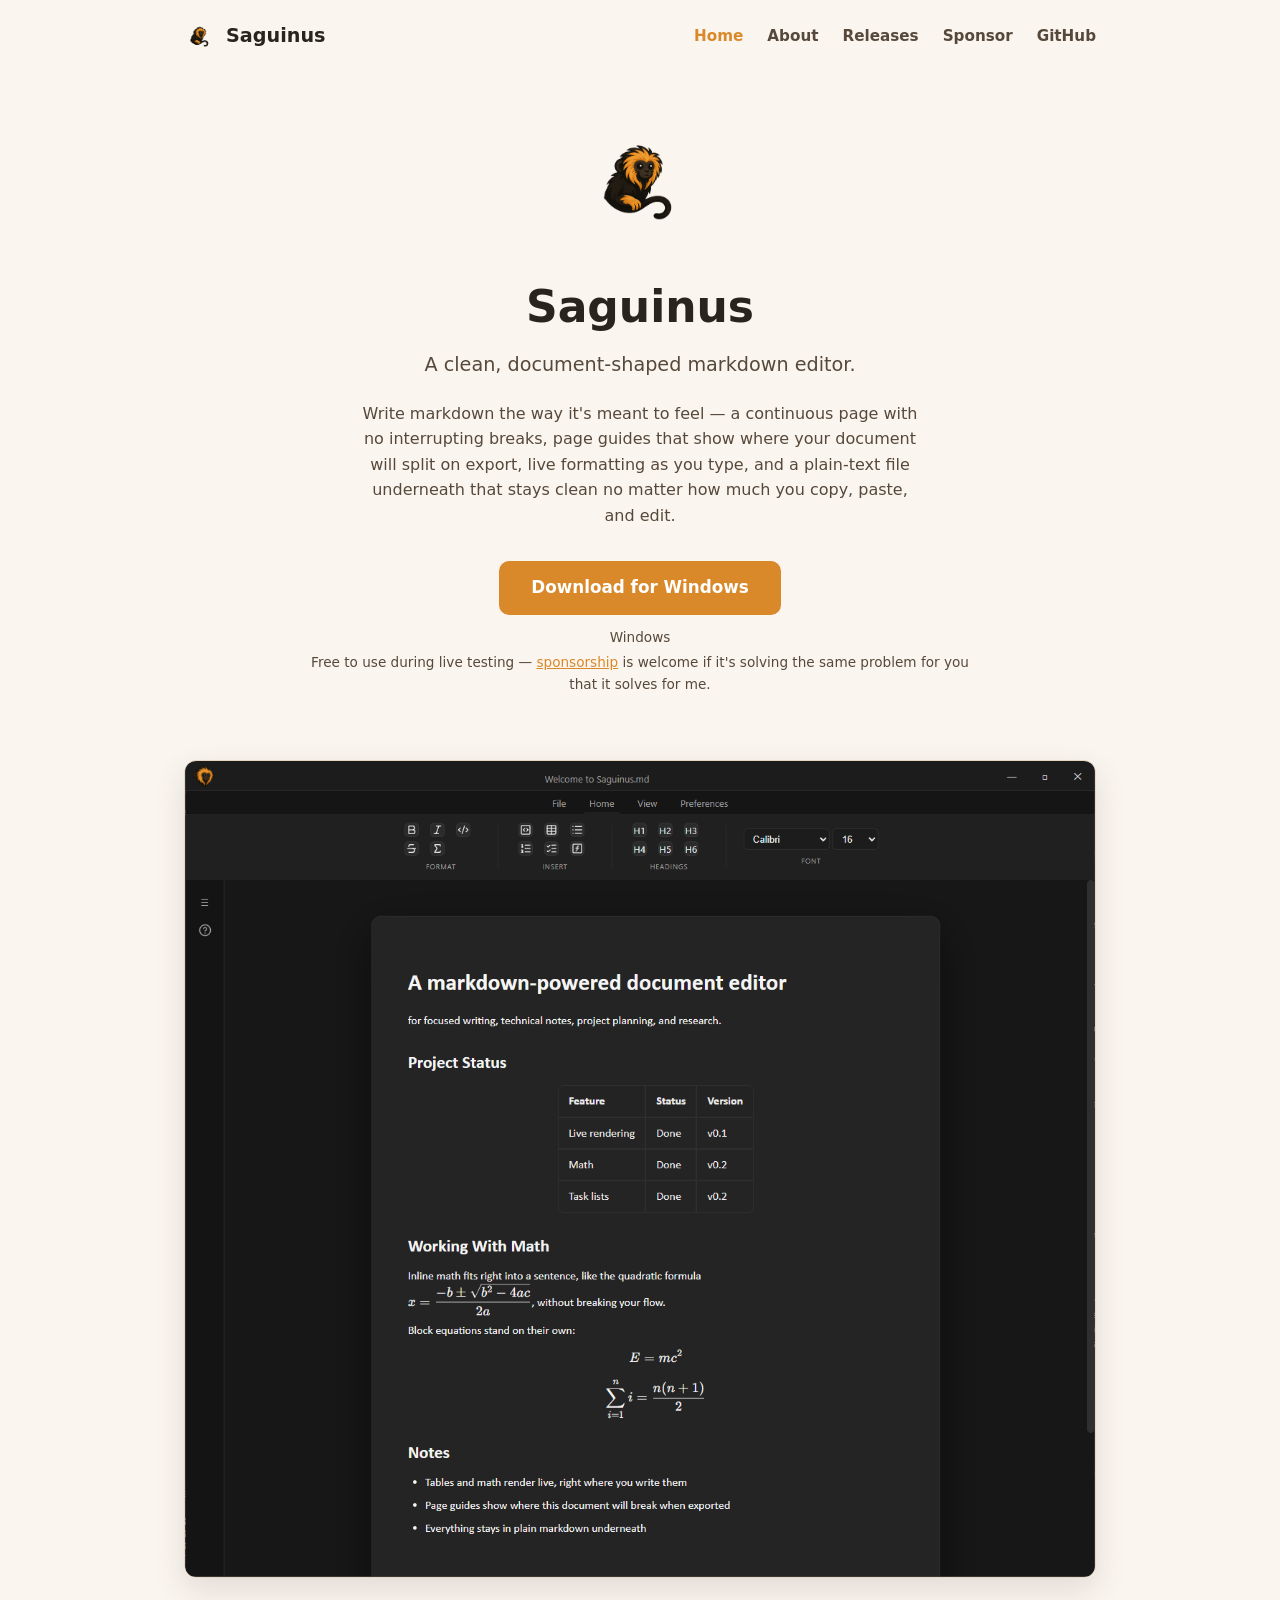
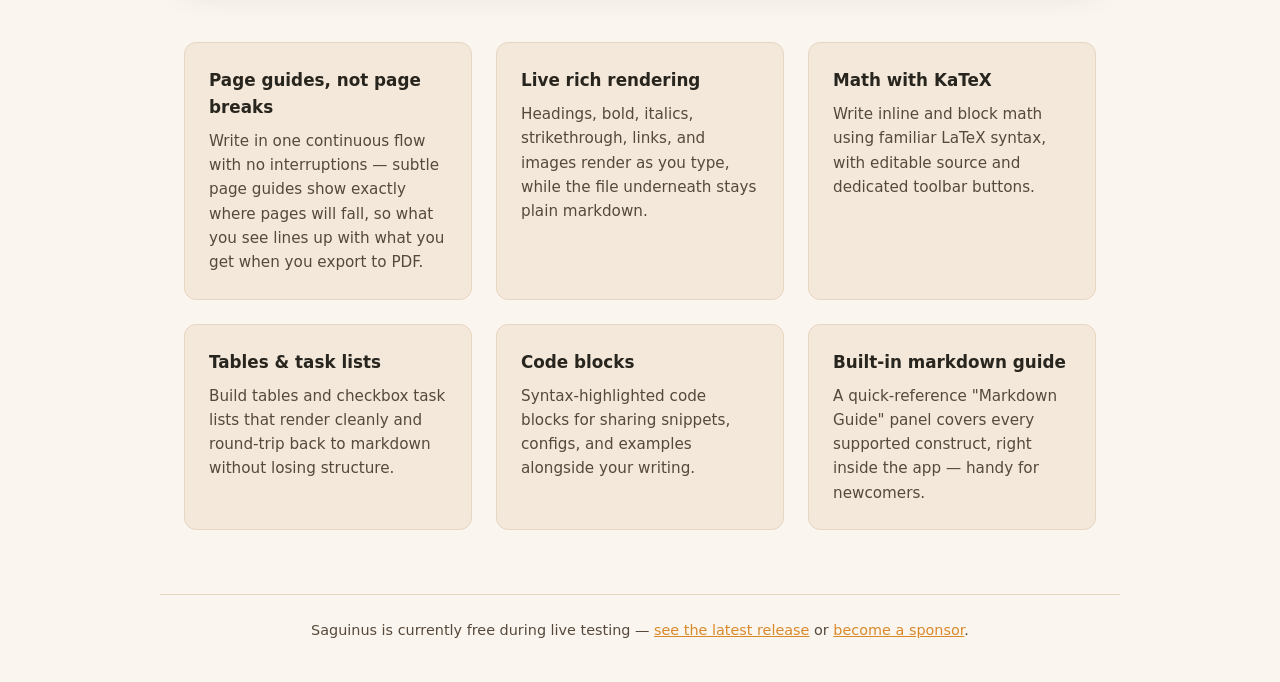
==== index.html @ 8fc89f81 "Add Sponsor and Releases pages, reframe donations as sponsorship Adds sponsor.html (current goal, ti" ====
<!doctype html>
<html lang="en">
  <head>
    <meta charset="UTF-8" />
    <meta name="viewport" content="width=device-width, initial-scale=1.0" />
    <title>Saguinus — A document-shaped markdown editor</title>
    <meta
      name="description"
      content="Saguinus is a document-shaped markdown editor for Windows with live rendering, math, tables, task lists, and clean markdown round-tripping."
    />
    <link rel="icon" href="assets/saguinus.png" type="image/png" />
    <link rel="stylesheet" href="style.css" />
  </head>
  <body>
    <header class="site-header">
      <a class="logo-link" href="index.html">
        <img src="assets/saguinus.png" alt="" />
        Saguinus
      </a>
      <nav class="site-nav">
        <a href="index.html" class="active">Home</a>
        <a href="about.html">About</a>
        <a href="releases.html">Releases</a>
        <a href="sponsor.html">Sponsor</a>
        <a href="https://github.com/m-mils/Saguinus" target="_blank" rel="noopener">GitHub</a>
      </nav>
    </header>

    <main>
      <section class="hero">
        <img src="assets/saguinus.png" alt="Saguinus logo" />
        <h1>Saguinus</h1>
        <p class="tagline">A clean, document-shaped markdown editor.</p>
        <p class="hero-desc">
          Write markdown the way it's meant to feel — a continuous page with
          no interrupting breaks, page guides that show where your document
          will split on export, live formatting as you type, and a plain-text
          file underneath that stays clean no matter how much you copy, paste,
          and edit.
        </p>
        <a
          id="download-btn"
          class="download-btn"
          href="https://github.com/m-mils/Saguinus/releases/latest"
        >
          Download for Windows
        </a>
        <p class="hero-meta" id="download-meta">Windows</p>
        <p class="hero-note">
          Free to use during live testing —
          <a href="sponsor.html">sponsorship</a> is welcome if it's solving
          the same problem for you that it solves for me.
        </p>
      </section>

      <section class="screenshot">
        <img
          src="assets/Welcome to Saguinus.png"
          alt="Saguinus editor showing a document with a table and live-rendered KaTeX math"
          width="1269"
          height="1138"
          loading="lazy"
        />
      </section>

      <section class="features">
        <div class="feature">
          <h3>Page guides, not page breaks</h3>
          <p>
            Write in one continuous flow with no interruptions — subtle page
            guides show exactly where pages will fall, so what you see lines
            up with what you get when you export to PDF.
          </p>
        </div>
        <div class="feature">
          <h3>Live rich rendering</h3>
          <p>
            Headings, bold, italics, strikethrough, links, and images render
            as you type, while the file underneath stays plain markdown.
          </p>
        </div>
        <div class="feature">
          <h3>Math with KaTeX</h3>
          <p>
            Write inline and block math using familiar LaTeX syntax, with
            editable source and dedicated toolbar buttons.
          </p>
        </div>
        <div class="feature">
          <h3>Tables &amp; task lists</h3>
          <p>
            Build tables and checkbox task lists that render cleanly and
            round-trip back to markdown without losing structure.
          </p>
        </div>
        <div class="feature">
          <h3>Code blocks</h3>
          <p>
            Syntax-highlighted code blocks for sharing snippets, configs, and
            examples alongside your writing.
          </p>
        </div>
        <div class="feature">
          <h3>Built-in markdown guide</h3>
          <p>
            A quick-reference "Markdown Guide" panel covers every supported
            construct, right inside the app — handy for newcomers.
          </p>
        </div>
      </section>
    </main>

    <footer class="site-footer">
      <p>
        Saguinus is currently free during live testing —
        <a href="releases.html">see the latest release</a> or
        <a href="sponsor.html">become a sponsor</a>.
      </p>
    </footer>

    <script src="download.js"></script>
  </body>
</html>
---- style.css ----
* {
  box-sizing: border-box;
  margin: 0;
  padding: 0;
}

:root {
  --bg: #fbf5ef;
  --bg-alt: #f3e8da;
  --text: #28251e;
  --text-secondary: #56493b;
  --accent: #da892a;
  --accent-hover: #c1761f;
  --border: #e6d6c2;
}

html {
  scroll-behavior: smooth;
}

body {
  font-family: system-ui, -apple-system, "Segoe UI", sans-serif;
  background: var(--bg);
  color: var(--text);
  line-height: 1.6;
}

a {
  color: var(--accent);
}

a:hover {
  color: var(--accent-hover);
}

/* ---------------------------------- */
/* HEADER */
/* ---------------------------------- */

.site-header {
  display: flex;
  align-items: center;
  justify-content: space-between;
  flex-wrap: wrap;
  gap: 12px;

  max-width: 960px;
  margin: 0 auto;
  padding: 20px 24px;
}

.logo-link {
  display: flex;
  align-items: center;
  gap: 10px;

  font-weight: 700;
  font-size: 1.2rem;
  color: var(--text);
  text-decoration: none;
}

.logo-link img {
  width: 32px;
  height: 32px;
  border-radius: 6px;
}

.site-nav {
  display: flex;
  gap: 24px;
}

.site-nav a {
  color: var(--text-secondary);
  text-decoration: none;
  font-weight: 600;
  font-size: 0.95rem;
}

.site-nav a:hover,
.site-nav a.active {
  color: var(--accent);
}

/* ---------------------------------- */
/* HERO */
/* ---------------------------------- */

.hero {
  max-width: 720px;
  margin: 0 auto;
  padding: 48px 24px 64px;
  text-align: center;
}

.hero img {
  width: 120px;
  height: 120px;
  border-radius: 20px;
  margin-bottom: 24px;
}

.hero h1 {
  font-size: 2.75rem;
  margin-bottom: 8px;
}

.hero .tagline {
  font-size: 1.2rem;
  color: var(--text-secondary);
  margin-bottom: 20px;
}

.hero .hero-desc {
  max-width: 560px;
  margin: 0 auto 32px;
  color: var(--text-secondary);
}

.download-btn {
  display: inline-block;
  padding: 0.85rem 2rem;
  background: var(--accent);
  color: #fff;
  text-decoration: none;
  border-radius: 10px;
  font-weight: 700;
  font-size: 1.05rem;
  transition: background 0.15s ease;
}

.download-btn:hover {
  background: var(--accent-hover);
  color: #fff;
}

.hero-meta {
  margin-top: 12px;
  font-size: 0.85rem;
  color: var(--text-secondary);
}

.hero-note {
  margin-top: 4px;
  font-size: 0.85rem;
  color: var(--text-secondary);
}

/* ---------------------------------- */
/* SCREENSHOT */
/* ---------------------------------- */

.screenshot {
  max-width: 960px;
  margin: 0 auto;
  padding: 0 24px 64px;
}

.screenshot img {
  display: block;
  width: 100%;
  height: auto;

  border: 1px solid var(--border);
  border-radius: 12px;
  box-shadow: 0 12px 32px rgba(40, 37, 30, 0.12);
}

/* ---------------------------------- */
/* FEATURES */
/* ---------------------------------- */

.features {
  max-width: 960px;
  margin: 0 auto;
  padding: 0 24px 64px;

  display: grid;
  grid-template-columns: repeat(3, 1fr);
  gap: 24px;
}

.feature {
  background: var(--bg-alt);
  border: 1px solid var(--border);
  border-radius: 12px;
  padding: 24px;
}

.feature h3 {
  margin-bottom: 8px;
  font-size: 1.05rem;
}

.feature p {
  color: var(--text-secondary);
  font-size: 0.95rem;
}

@media (max-width: 720px) {
  .features {
    grid-template-columns: 1fr;
  }
}

/* ---------------------------------- */
/* CONTENT PAGES (About, etc.) */
/* ---------------------------------- */

.page-content {
  max-width: 680px;
  margin: 0 auto;
  padding: 24px 24px 80px;
}

.page-content h1 {
  font-size: 2.25rem;
  margin-bottom: 16px;
}

.page-content h2 {
  font-size: 1.4rem;
  margin: 36px 0 12px;
}

.page-content p {
  color: var(--text-secondary);
  margin-bottom: 16px;
}

.page-content ul {
  color: var(--text-secondary);
  margin: 0 0 16px 1.25rem;
}

.page-content li {
  margin-bottom: 6px;
}

/* ---------------------------------- */
/* CARDS (Sponsor / Releases) */
/* ---------------------------------- */

.card {
  background: var(--bg-alt);
  border: 1px solid var(--border);
  border-radius: 12px;
  padding: 24px;
  margin-bottom: 24px;
}

.card h3 {
  margin-bottom: 8px;
  font-size: 1.1rem;
}

.card .price {
  display: block;
  font-weight: 700;
  color: var(--accent);
  margin-bottom: 8px;
}

.card p:last-child {
  margin-bottom: 0;
}

.release-card {
  text-align: center;
}

.release-card h2 {
  margin: 0 0 16px;
}

.release-card .download-btn {
  margin-bottom: 8px;
}

.release-card .hero-meta {
  margin-top: 0;
}

.sponsor-cta {
  text-align: center;
  margin: 32px 0;
}

/* ---------------------------------- */
/* RELEASE NOTES */
/* ---------------------------------- */

.release-notes h1 {
  font-size: 1.6rem;
  margin: 0 0 12px;
}

.release-notes h2 {
  font-size: 1.15rem;
  margin: 24px 0 8px;
}

.release-notes p,
.release-notes li {
  color: var(--text-secondary);
}

.release-notes ul {
  margin: 0 0 12px 1.25rem;
}

.release-notes li {
  margin-bottom: 6px;
}

.release-notes li > ul {
  margin-top: 6px;
}

.release-notes code {
  background: var(--bg-alt);
  border: 1px solid var(--border);
  border-radius: 4px;
  padding: 0.1em 0.35em;
  font-size: 0.9em;
  font-family: ui-monospace, SFMono-Regular, Menlo, Consolas, monospace;
}

.release-notes strong {
  color: var(--text);
}

.sponsors-list {
  color: var(--text-secondary);
}

/* ---------------------------------- */
/* FOOTER */
/* ---------------------------------- */

.site-footer {
  max-width: 960px;
  margin: 0 auto;
  padding: 24px 24px 40px;
  text-align: center;

  color: var(--text-secondary);
  font-size: 0.9rem;
  border-top: 1px solid var(--border);
}
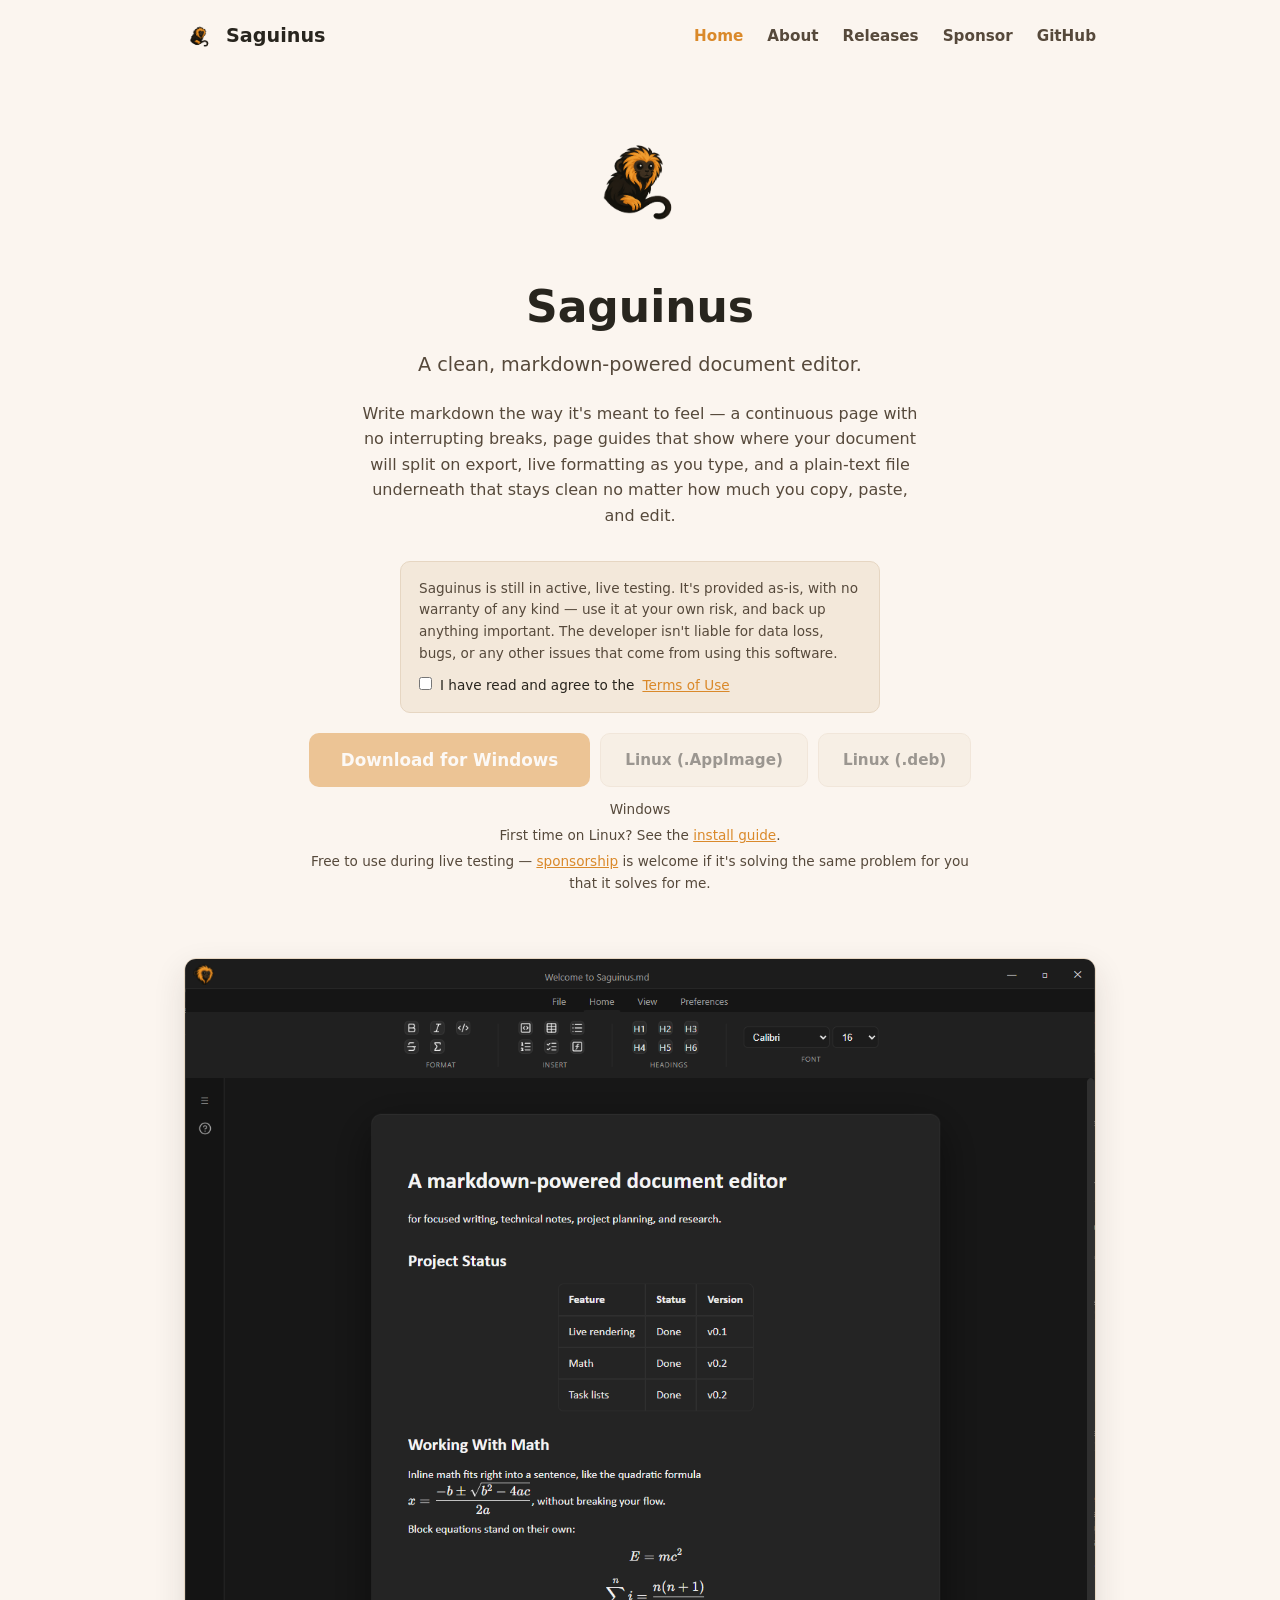
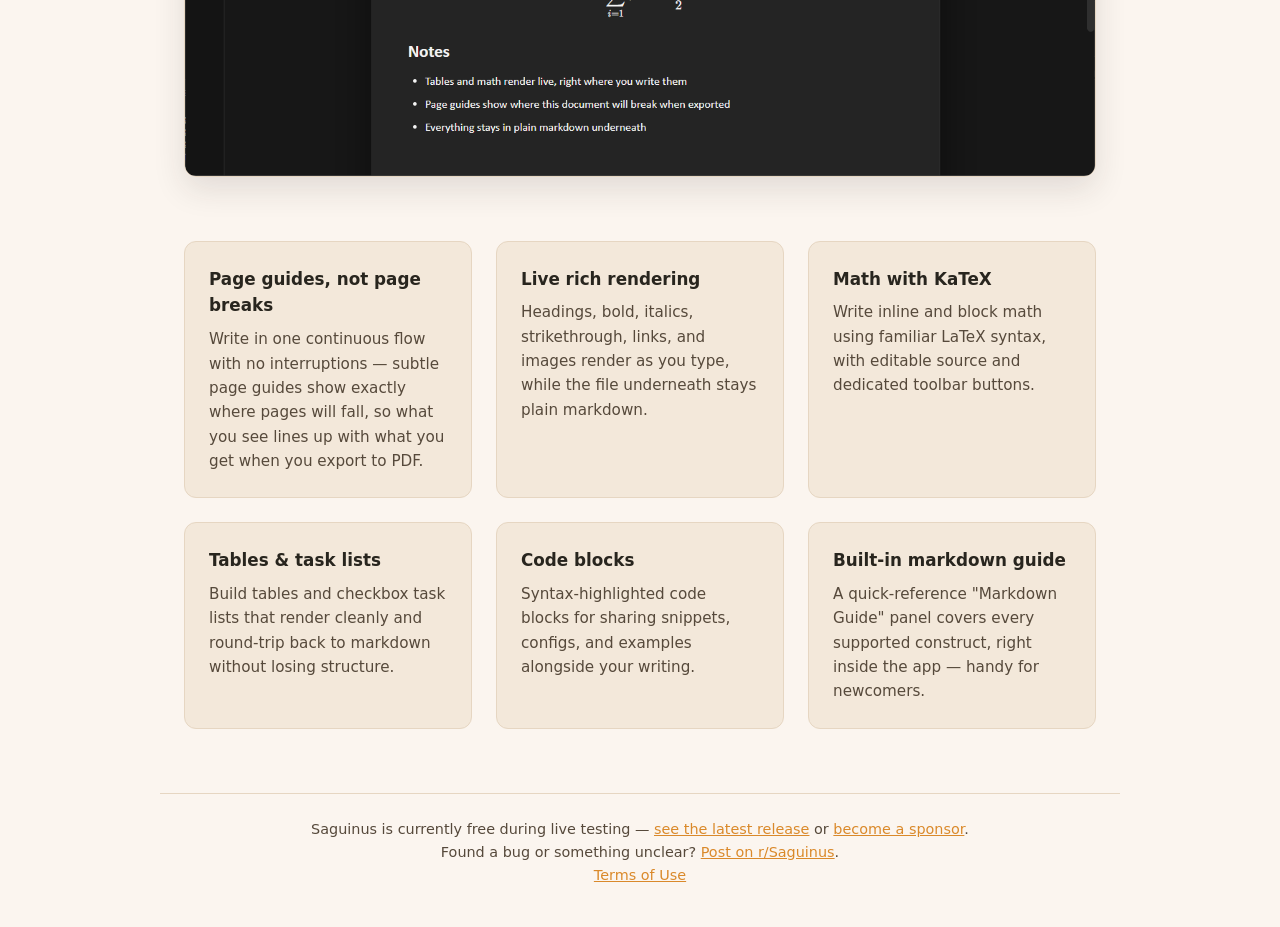
==== commit df81ad51: "Add Linux downloads, disclaimer/Terms of Use gate, and v0.2.4 site refresh Adds .AppImage/.deb downl" ====
--- a/index.html
+++ b/index.html
@@ -3,10 +3,10 @@
   <head>
     <meta charset="UTF-8" />
     <meta name="viewport" content="width=device-width, initial-scale=1.0" />
-    <title>Saguinus — A document-shaped markdown editor</title>
+    <title>Saguinus — A markdown-powered document editor</title>
     <meta
       name="description"
-      content="Saguinus is a document-shaped markdown editor for Windows with live rendering, math, tables, task lists, and clean markdown round-tripping."
+      content="Saguinus is a markdown-powered document editor for Windows and Linux with live rendering, math, tables, task lists, and clean markdown round-tripping."
     />
     <link rel="icon" href="assets/saguinus.png" type="image/png" />
     <link rel="stylesheet" href="style.css" />
@@ -30,7 +30,7 @@
       <section class="hero">
         <img src="assets/saguinus.png" alt="Saguinus logo" />
         <h1>Saguinus</h1>
-        <p class="tagline">A clean, document-shaped markdown editor.</p>
+        <p class="tagline">A clean, markdown-powered document editor.</p>
         <p class="hero-desc">
           Write markdown the way it's meant to feel — a continuous page with
           no interrupting breaks, page guides that show where your document
@@ -38,14 +38,49 @@
           file underneath that stays clean no matter how much you copy, paste,
           and edit.
         </p>
-        <a
-          id="download-btn"
-          class="download-btn"
-          href="https://github.com/m-mils/Saguinus/releases/latest"
-        >
-          Download for Windows
-        </a>
+        <div class="disclaimer-gate">
+          <p class="disclaimer-text">
+            Saguinus is still in active, live testing. It's provided as-is,
+            with no warranty of any kind — use it at your own risk, and
+            back up anything important. The developer isn't liable for data
+            loss, bugs, or any other issues that come from using this
+            software.
+          </p>
+          <label class="disclaimer-checkbox">
+            <input type="checkbox" id="agree-checkbox" />
+            I have read and agree to the
+            <a href="terms.html" target="_blank" rel="noopener">Terms of Use</a>
+          </label>
+        </div>
+
+        <div class="download-options">
+          <a
+            id="download-btn"
+            class="download-btn disabled"
+            href="https://github.com/m-mils/Saguinus/releases/latest"
+          >
+            Download for Windows
+          </a>
+          <a
+            id="download-btn-linux-appimage"
+            class="download-btn secondary disabled"
+            href="https://github.com/m-mils/Saguinus/releases/latest"
+          >
+            Linux (.AppImage)
+          </a>
+          <a
+            id="download-btn-linux-deb"
+            class="download-btn secondary disabled"
+            href="https://github.com/m-mils/Saguinus/releases/latest"
+          >
+            Linux (.deb)
+          </a>
+        </div>
         <p class="hero-meta" id="download-meta">Windows</p>
+        <p class="hero-note">
+          First time on Linux? See the
+          <a href="linux-install.html">install guide</a>.
+        </p>
         <p class="hero-note">
           Free to use during live testing —
           <a href="sponsor.html">sponsorship</a> is welcome if it's solving
@@ -116,6 +151,11 @@
         <a href="releases.html">see the latest release</a> or
         <a href="sponsor.html">become a sponsor</a>.
       </p>
+      <p>
+        Found a bug or something unclear?
+        <a href="https://www.reddit.com/r/Saguinus" target="_blank" rel="noopener">Post on r/Saguinus</a>.
+      </p>
+      <p><a href="terms.html">Terms of Use</a></p>
     </footer>
 
     <script src="download.js"></script>
--- a/style.css
+++ b/style.css
@@ -148,6 +148,68 @@
 }
 
 /* ---------------------------------- */
+/* DISCLAIMER GATE */
+/* ---------------------------------- */
+
+.disclaimer-gate {
+  max-width: 480px;
+  margin: 0 auto 20px;
+  padding: 16px 18px;
+  background: var(--bg-alt);
+  border: 1px solid var(--border);
+  border-radius: 10px;
+  text-align: left;
+}
+
+.disclaimer-text {
+  font-size: 0.85rem;
+  color: var(--text-secondary);
+  margin-bottom: 10px;
+}
+
+.disclaimer-checkbox {
+  display: flex;
+  align-items: flex-start;
+  gap: 8px;
+  font-size: 0.85rem;
+  cursor: pointer;
+}
+
+.disclaimer-checkbox input {
+  margin-top: 2px;
+}
+
+/* ---------------------------------- */
+/* DOWNLOAD OPTIONS */
+/* ---------------------------------- */
+
+.download-options {
+  display: flex;
+  flex-wrap: wrap;
+  justify-content: center;
+  gap: 10px;
+}
+
+.download-btn.secondary {
+  background: var(--bg-alt);
+  color: var(--text-primary);
+  border: 1px solid var(--border);
+  padding: 0.85rem 1.5rem;
+  font-size: 0.95rem;
+}
+
+.download-btn.secondary:hover {
+  background: var(--border);
+  color: var(--text-primary);
+}
+
+.download-btn.disabled {
+  opacity: 0.45;
+  pointer-events: none;
+  cursor: not-allowed;
+}
+
+/* ---------------------------------- */
 /* SCREENSHOT */
 /* ---------------------------------- */
 
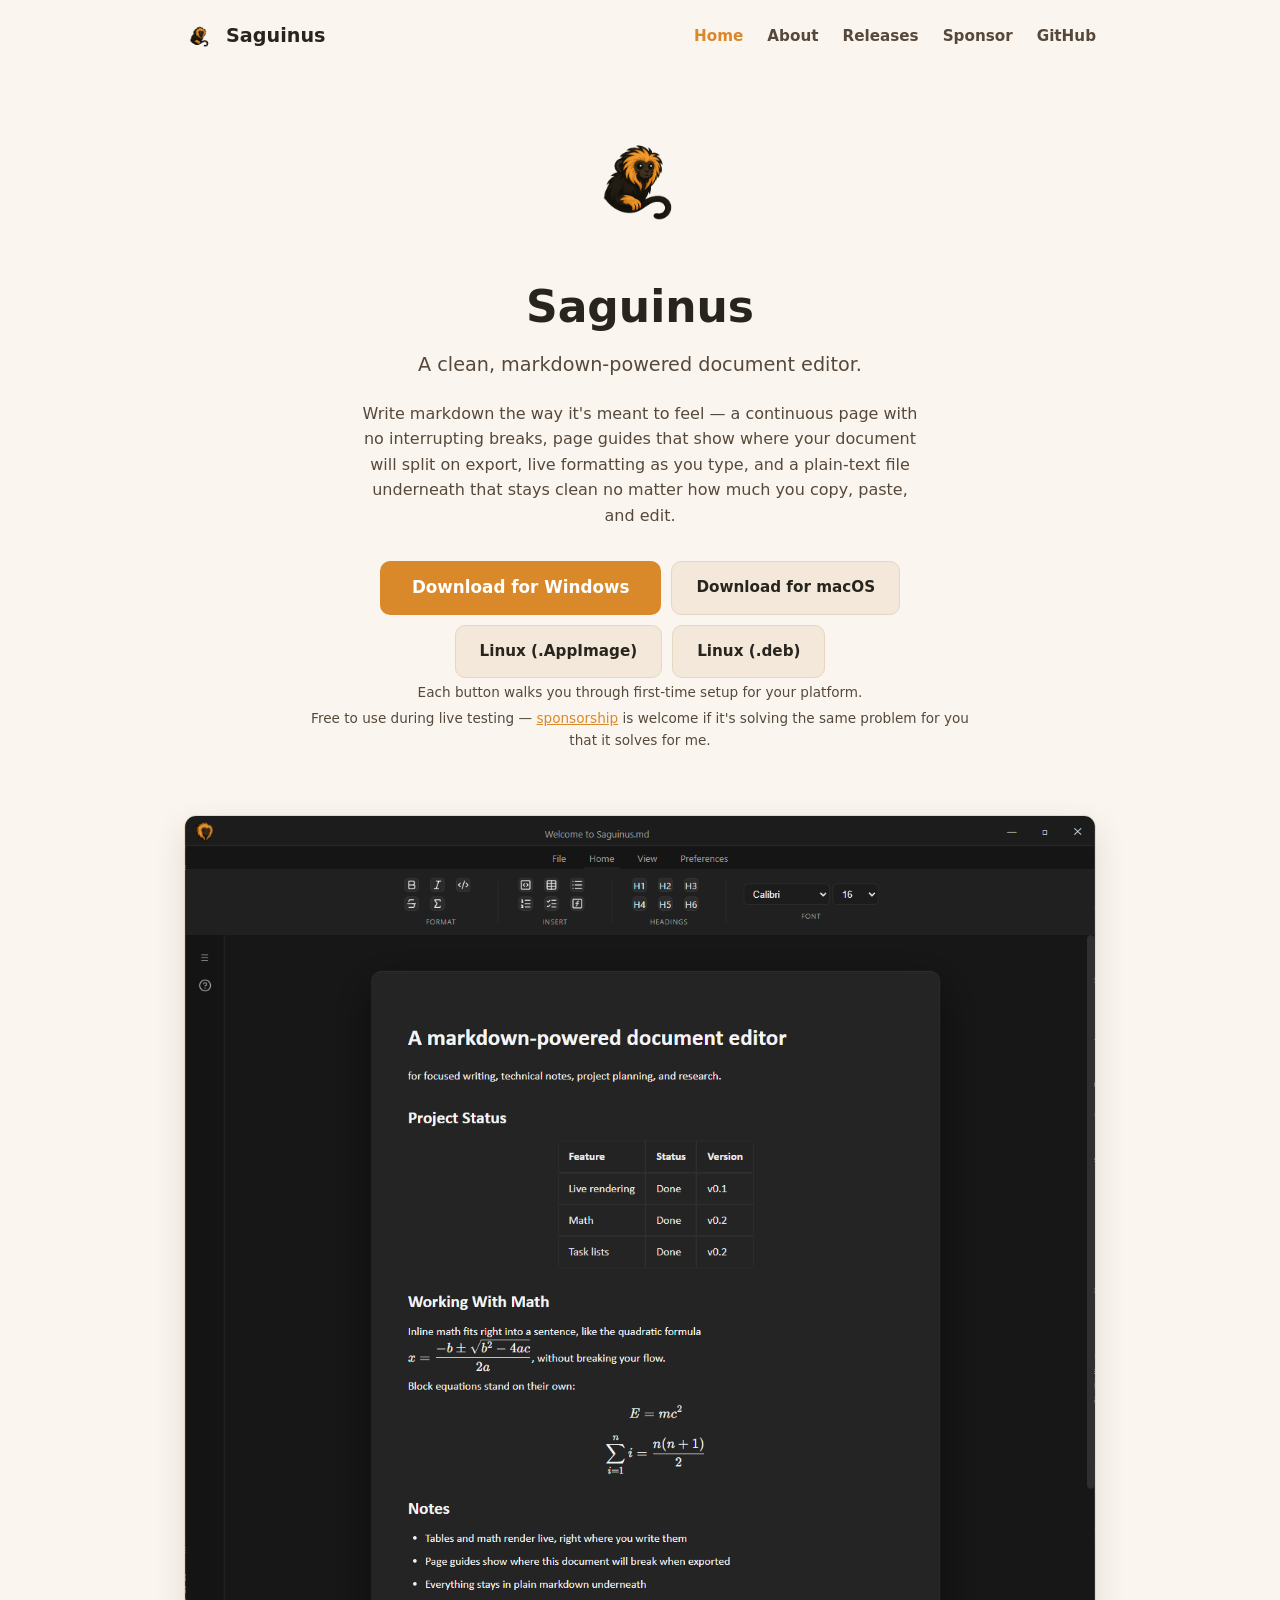
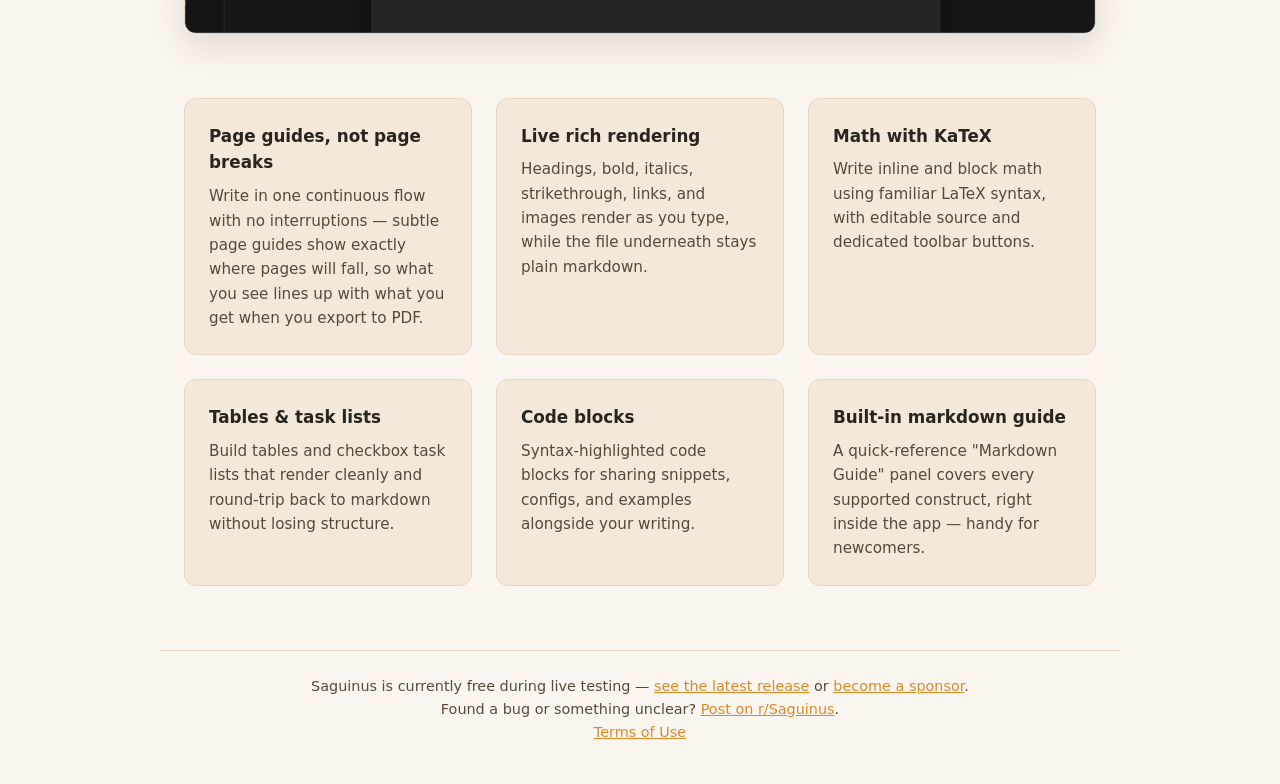
==== commit 93e2425b: "Add macOS download, per-platform install guide pages, simplify releases page - New install.html + in" ====
--- a/index.html
+++ b/index.html
@@ -6,7 +6,7 @@
     <title>Saguinus — A markdown-powered document editor</title>
     <meta
       name="description"
-      content="Saguinus is a markdown-powered document editor for Windows and Linux with live rendering, math, tables, task lists, and clean markdown round-tripping."
+      content="Saguinus is a markdown-powered document editor for Windows, macOS, and Linux with live rendering, math, tables, task lists, and clean markdown round-tripping."
     />
     <link rel="icon" href="assets/saguinus.png" type="image/png" />
     <link rel="stylesheet" href="style.css" />
@@ -38,49 +38,21 @@
           file underneath that stays clean no matter how much you copy, paste,
           and edit.
         </p>
-        <div class="disclaimer-gate">
-          <p class="disclaimer-text">
-            Saguinus is still in active, live testing. It's provided as-is,
-            with no warranty of any kind — use it at your own risk, and
-            back up anything important. The developer isn't liable for data
-            loss, bugs, or any other issues that come from using this
-            software.
-          </p>
-          <label class="disclaimer-checkbox">
-            <input type="checkbox" id="agree-checkbox" />
-            I have read and agree to the
-            <a href="terms.html" target="_blank" rel="noopener">Terms of Use</a>
-          </label>
-        </div>
-
         <div class="download-options">
-          <a
-            id="download-btn"
-            class="download-btn disabled"
-            href="https://github.com/m-mils/Saguinus/releases/latest"
-          >
+          <a class="download-btn" href="install.html?p=win">
             Download for Windows
           </a>
-          <a
-            id="download-btn-linux-appimage"
-            class="download-btn secondary disabled"
-            href="https://github.com/m-mils/Saguinus/releases/latest"
-          >
+          <a class="download-btn secondary" href="install.html?p=mac">
+            Download for macOS
+          </a>
+          <a class="download-btn secondary" href="install.html?p=appimage">
             Linux (.AppImage)
           </a>
-          <a
-            id="download-btn-linux-deb"
-            class="download-btn secondary disabled"
-            href="https://github.com/m-mils/Saguinus/releases/latest"
-          >
+          <a class="download-btn secondary" href="install.html?p=deb">
             Linux (.deb)
           </a>
         </div>
-        <p class="hero-meta" id="download-meta">Windows</p>
-        <p class="hero-note">
-          First time on Linux? See the
-          <a href="linux-install.html">install guide</a>.
-        </p>
+        <p class="hero-note">Each button walks you through first-time setup for your platform.</p>
         <p class="hero-note">
           Free to use during live testing —
           <a href="sponsor.html">sponsorship</a> is welcome if it's solving
@@ -158,6 +130,5 @@
       <p><a href="terms.html">Terms of Use</a></p>
     </footer>
 
-    <script src="download.js"></script>
   </body>
 </html>
--- a/style.css
+++ b/style.css
@@ -411,3 +411,64 @@
   font-size: 0.9rem;
   border-top: 1px solid var(--border);
 }
+
+/* ---------------------------------- */
+/* INSTALL PAGE */
+/* ---------------------------------- */
+
+.back-link {
+  margin-bottom: 28px;
+  font-size: 0.9rem;
+}
+
+.install-callout {
+  background: var(--bg-alt);
+  border: 1px solid var(--border);
+  border-left: 3px solid var(--accent);
+  border-radius: 6px;
+  padding: 14px 16px;
+  margin-bottom: 24px;
+  font-size: 0.95rem;
+  color: var(--text-secondary);
+}
+
+.install-callout strong {
+  color: var(--text);
+}
+
+.page-content ol {
+  color: var(--text-secondary);
+  margin: 0 0 16px 1.25rem;
+}
+
+.page-content ol li {
+  margin-bottom: 8px;
+}
+
+.page-content pre {
+  background: var(--bg-alt);
+  border: 1px solid var(--border);
+  border-radius: 6px;
+  padding: 12px 16px;
+  margin: 8px 0 12px;
+  overflow-x: auto;
+}
+
+.page-content code {
+  font-family: ui-monospace, SFMono-Regular, Menlo, Consolas, monospace;
+  font-size: 0.9em;
+}
+
+.page-content pre code {
+  font-size: 0.875rem;
+}
+
+.install-download {
+  text-align: center;
+  margin-top: 20px;
+}
+
+.release-downloads {
+  justify-content: flex-start;
+  margin-bottom: 28px;
+}
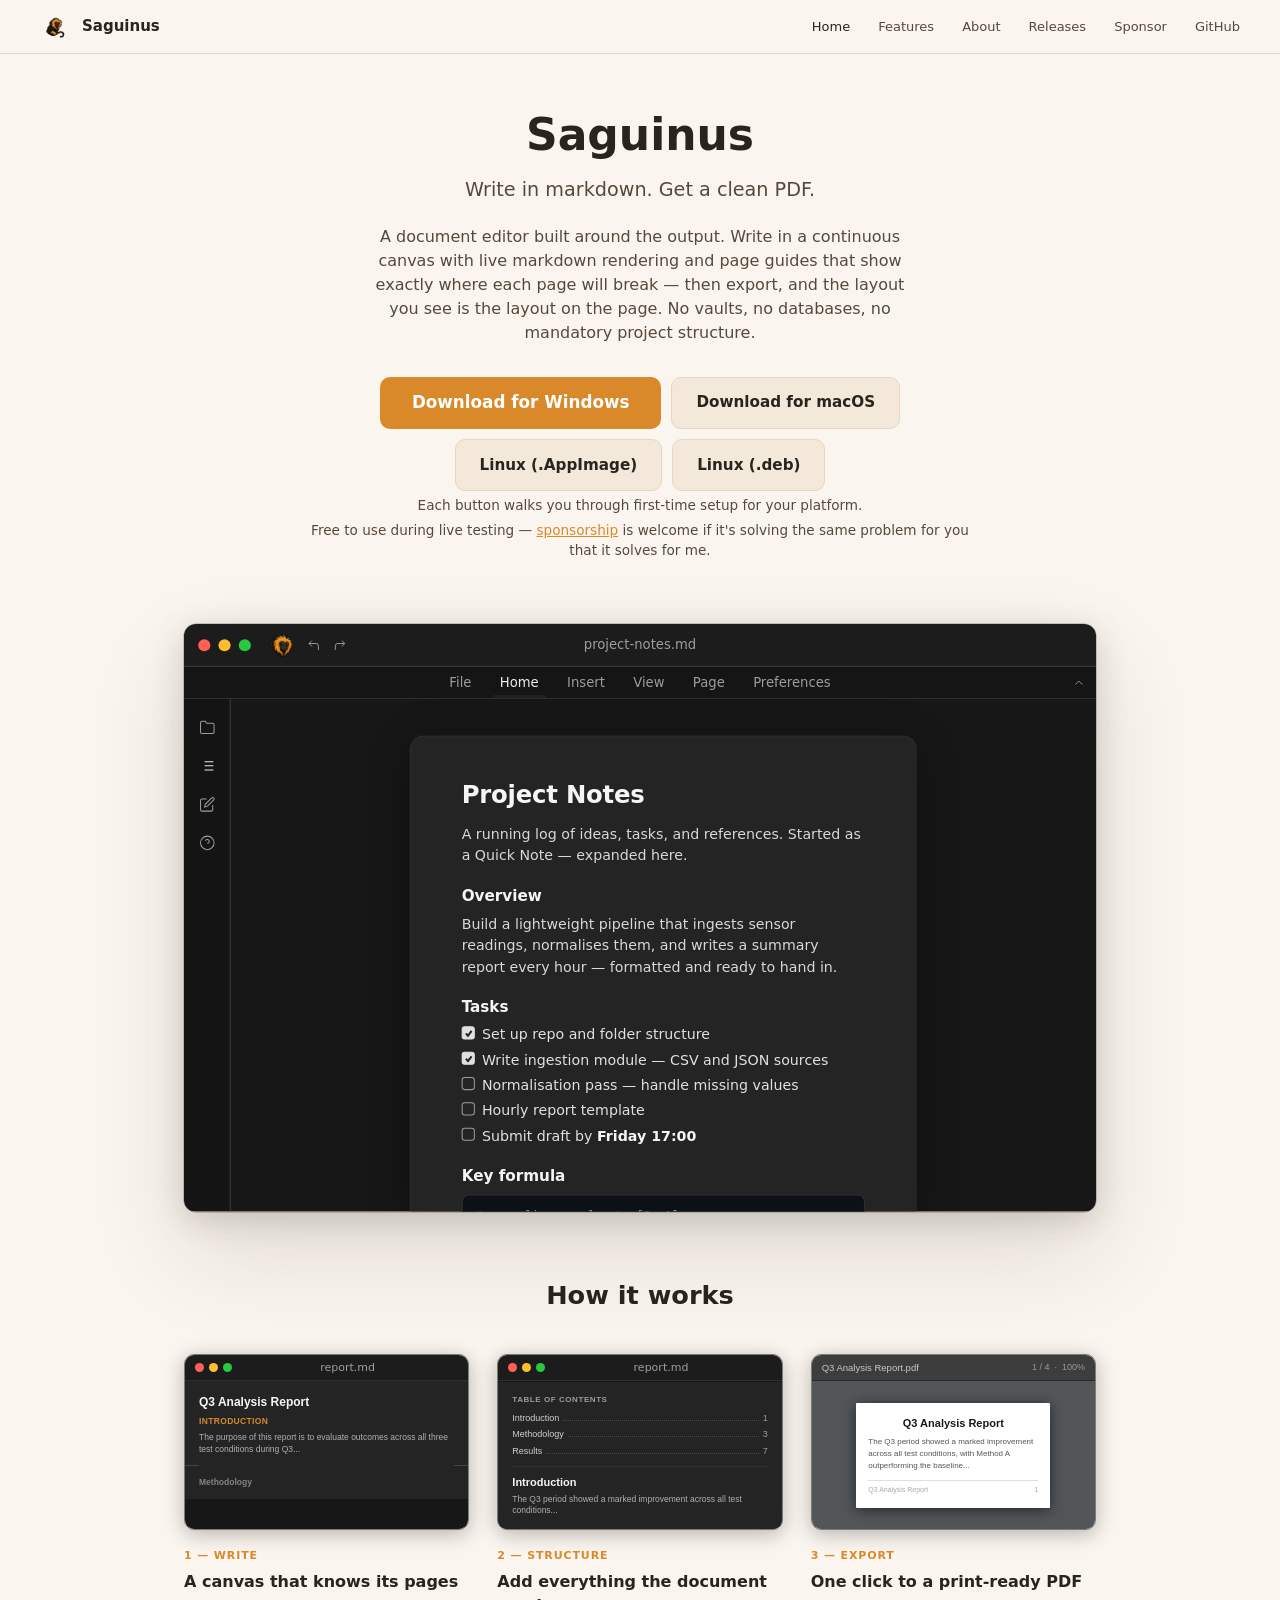
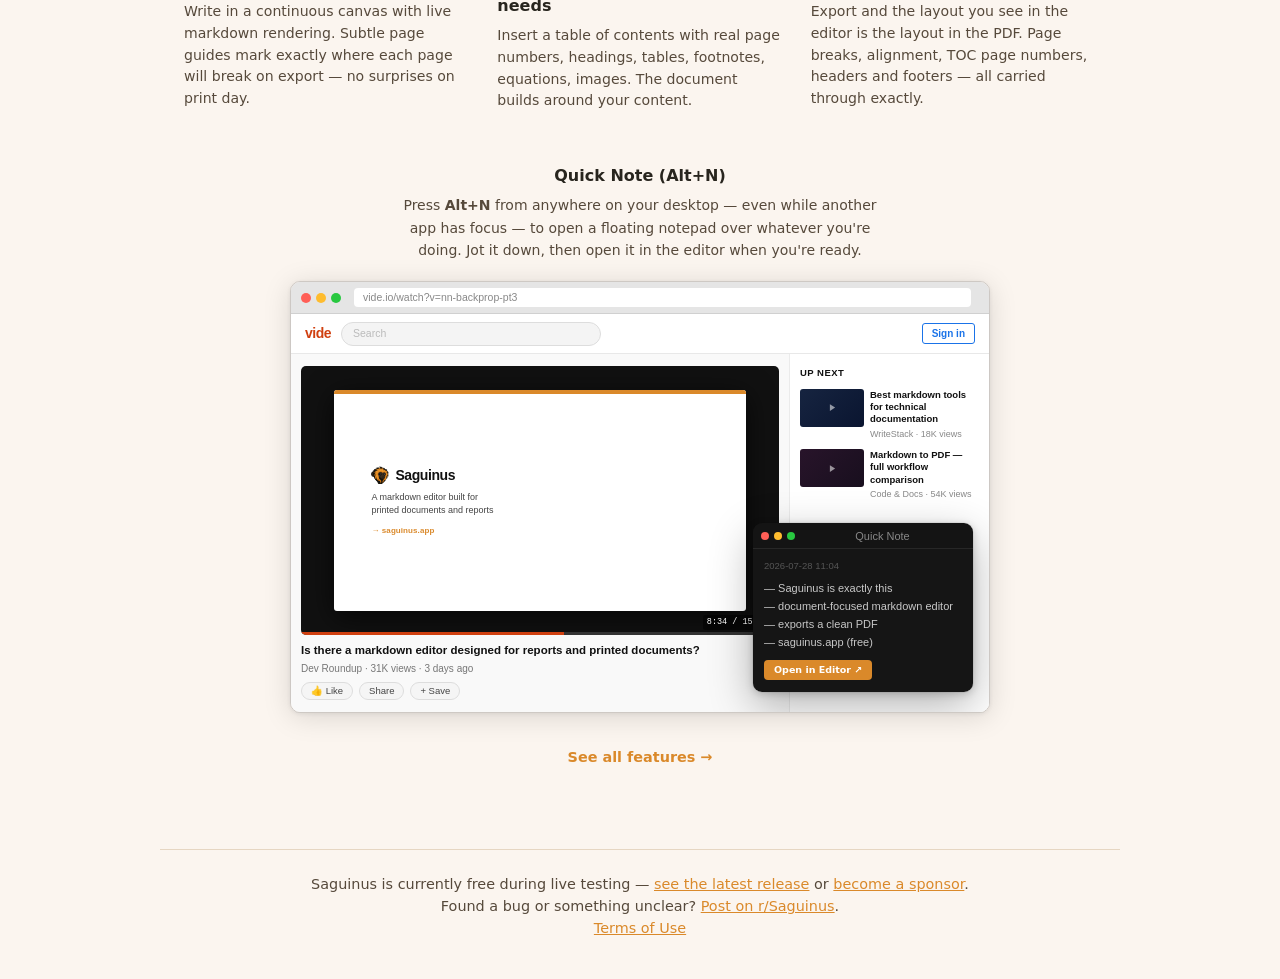
==== commit 485a6314: "Add features page, redesign home illustrations, and add responsiveness - Add features.html with 16 i" ====
--- a/index.html
+++ b/index.html
@@ -3,10 +3,10 @@
   <head>
     <meta charset="UTF-8" />
     <meta name="viewport" content="width=device-width, initial-scale=1.0" />
-    <title>Saguinus — A markdown-powered document editor</title>
+    <title>Saguinus — Write in markdown. Get a clean PDF.</title>
     <meta
       name="description"
-      content="Saguinus is a markdown-powered document editor for Windows, macOS, and Linux with live rendering, math, tables, task lists, and clean markdown round-tripping."
+      content="Saguinus is a markdown-powered document editor for Windows, macOS, and Linux. Write in a live canvas with page guides, export a PDF that matches exactly what you see in the editor."
     />
     <link rel="icon" href="assets/saguinus.png" type="image/png" />
     <link rel="stylesheet" href="style.css" />
@@ -14,11 +14,12 @@
   <body>
     <header class="site-header">
       <a class="logo-link" href="index.html">
-        <img src="assets/saguinus.png" alt="" />
+        <img src="assets/saguinus_full.png" alt="" />
         Saguinus
       </a>
       <nav class="site-nav">
         <a href="index.html" class="active">Home</a>
+        <a href="features.html">Features</a>
         <a href="about.html">About</a>
         <a href="releases.html">Releases</a>
         <a href="sponsor.html">Sponsor</a>
@@ -28,15 +29,14 @@
 
     <main>
       <section class="hero">
-        <img src="assets/saguinus.png" alt="Saguinus logo" />
         <h1>Saguinus</h1>
-        <p class="tagline">A clean, markdown-powered document editor.</p>
+        <p class="tagline">Write in markdown. Get a clean PDF.</p>
         <p class="hero-desc">
-          Write markdown the way it's meant to feel — a continuous page with
-          no interrupting breaks, page guides that show where your document
-          will split on export, live formatting as you type, and a plain-text
-          file underneath that stays clean no matter how much you copy, paste,
-          and edit.
+          A document editor built around the output. Write in a continuous
+          canvas with live markdown rendering and page guides that show
+          exactly where each page will break — then export, and the layout
+          you see is the layout on the page. No vaults, no databases, no
+          mandatory project structure.
         </p>
         <div class="download-options">
           <a class="download-btn" href="install.html?p=win">
@@ -61,60 +61,315 @@
       </section>
 
       <section class="screenshot">
-        <img
-          src="assets/Welcome to Saguinus.png"
-          alt="Saguinus editor showing a document with a table and live-rendered KaTeX math"
-          width="1269"
-          height="1138"
-          loading="lazy"
-        />
+        <div class="hero-win-wrap">
+        <div class="win-scaler">
+          <div class="aw" id="aw">
+
+            <!-- Title bar -->
+            <div class="aw-frame">
+              <div class="aw-left">
+                <div class="aw-tls">
+                  <div class="aw-tl r"></div>
+                  <div class="aw-tl y"></div>
+                  <div class="aw-tl g"></div>
+                </div>
+                <div class="aw-logo">
+                  <img src="assets/saguinus.png" alt="" />
+                </div>
+                <div class="aw-hbtn">
+                  <svg viewBox="0 0 24 24"><polyline points="9 14 4 9 9 4"/><path d="M20 20v-7a4 4 0 0 0-4-4H4"/></svg>
+                </div>
+                <div class="aw-hbtn">
+                  <svg viewBox="0 0 24 24"><polyline points="15 14 20 9 15 4"/><path d="M4 20v-7a4 4 0 0 1 4-4h12"/></svg>
+                </div>
+              </div>
+              <div class="aw-title"><span>project-notes.md</span></div>
+            </div>
+
+            <!-- Menu row -->
+            <div class="aw-menu">
+              <button class="aw-tab">File</button>
+              <button class="aw-tab active">Home</button>
+              <button class="aw-tab">Insert</button>
+              <button class="aw-tab">View</button>
+              <button class="aw-tab">Page</button>
+              <button class="aw-tab">Preferences</button>
+              <div class="aw-menu-end">
+                <svg viewBox="0 0 24 24"><polyline points="18 15 12 9 6 15"/></svg>
+              </div>
+            </div>
+
+            <!-- Workspace -->
+            <div class="aw-workspace">
+
+              <!-- Activity bar -->
+              <aside class="aw-actbar">
+                <div class="aw-abt" title="Open Folder">
+                  <svg viewBox="0 0 24 24"><path d="M22 19a2 2 0 0 1-2 2H4a2 2 0 0 1-2-2V5a2 2 0 0 1 2-2h5l2 3h9a2 2 0 0 1 2 2z"/></svg>
+                </div>
+                <div class="aw-abt active" title="Document Outline">
+                  <svg viewBox="0 0 24 24">
+                    <line x1="8" y1="6" x2="21" y2="6"/><line x1="8" y1="12" x2="21" y2="12"/><line x1="8" y1="18" x2="21" y2="18"/>
+                    <line x1="3" y1="6" x2="3.01" y2="6"/><line x1="3" y1="12" x2="3.01" y2="12"/><line x1="3" y1="18" x2="3.01" y2="18"/>
+                  </svg>
+                </div>
+                <div class="aw-abt" title="Quick Notes">
+                  <svg viewBox="0 0 24 24"><path d="M11 4H4a2 2 0 0 0-2 2v14a2 2 0 0 0 2 2h14a2 2 0 0 0 2-2v-7"/><path d="M18.5 2.5a2.121 2.121 0 0 1 3 3L12 15l-4 1 1-4 9.5-9.5z"/></svg>
+                </div>
+                <div class="aw-abt" title="Help">
+                  <svg viewBox="0 0 24 24"><circle cx="12" cy="12" r="10"/><path d="M9.09 9a3 3 0 0 1 5.83 1c0 2-3 3-3 3"/><line x1="12" y1="17" x2="12.01" y2="17"/></svg>
+                </div>
+              </aside>
+
+              <!-- Editor -->
+              <div class="aw-vport">
+                <div class="aw-page">
+                  <h1>Project Notes</h1>
+                  <p>A running log of ideas, tasks, and references. Started as a Quick Note — expanded here.</p>
+
+                  <div class="aw-h2">Overview</div>
+                  <p>Build a lightweight pipeline that ingests sensor readings, normalises them, and writes a summary report every hour — formatted and ready to hand in.</p>
+
+                  <div class="aw-h2">Tasks</div>
+                  <div class="aw-task"><span class="aw-chk done"><svg viewBox="0 0 10 10"><polyline points="1.5,5 4,8 8.5,2"/></svg></span><span>Set up repo and folder structure</span></div>
+                  <div class="aw-task"><span class="aw-chk done"><svg viewBox="0 0 10 10"><polyline points="1.5,5 4,8 8.5,2"/></svg></span><span>Write ingestion module — CSV and JSON sources</span></div>
+                  <div class="aw-task"><span class="aw-chk"></span><span>Normalisation pass — handle missing values</span></div>
+                  <div class="aw-task"><span class="aw-chk"></span><span>Hourly report template</span></div>
+                  <div class="aw-task"><span class="aw-chk"></span><span>Submit draft by <strong style="color:#f5f5f5">Friday 17:00</strong></span></div>
+
+                  <div class="aw-h2">Key formula</div>
+                  <div class="aw-code"><span class="aw-cm"># normalise a value to [0, 1]</span>
+<span class="aw-fn">def</span> normalise(x, lo, hi):
+    <span class="aw-kw">return</span> (x <span class="aw-op">-</span> lo) <span class="aw-op">/</span> (hi <span class="aw-op">-</span> lo)</div>
+
+                  <div class="aw-h2">References</div>
+                  <p>Lecture 4 slides — streaming normalisation.<br>
+                  See also: <span class="aw-link">pandas.DataFrame.interpolate</span> for gap filling.</p>
+
+                  <div class="aw-pagebreak">Page Break</div>
+                </div>
+              </div>
+
+            </div><!-- /workspace -->
+          </div><!-- /aw -->
+        </div><!-- /win-scaler -->
+        </div><!-- /hero-win-wrap -->
       </section>
 
-      <section class="features">
-        <div class="feature">
-          <h3>Page guides, not page breaks</h3>
-          <p>
-            Write in one continuous flow with no interruptions — subtle page
-            guides show exactly where pages will fall, so what you see lines
-            up with what you get when you export to PDF.
-          </p>
+      <!-- HOW IT WORKS -->
+      <section class="how-it-works">
+        <h2>How it works</h2>
+        <div class="steps">
+
+          <!-- Step 1: Write -->
+          <div class="step">
+            <div class="step-win">
+              <div class="step-win-chrome">
+                <div class="s-tl r"></div><div class="s-tl y"></div><div class="s-tl g"></div>
+                <span class="step-win-chrome-title">report.md</span>
+              </div>
+              <div class="step-win-body" style="padding:0;justify-content:flex-start">
+                <!-- Single continuous page — guide marks bleed into padding margin -->
+                <div style="background:#242424;padding:12px 14px 10px;font-family:Calibri,'Segoe UI',sans-serif">
+                  <div style="font-size:12px;font-weight:700;color:#f5f5f5;margin-bottom:4px">Q3 Analysis Report</div>
+                  <div style="font-size:8.5px;font-weight:700;color:#da892a;letter-spacing:0.04em;text-transform:uppercase;margin-bottom:3px">Introduction</div>
+                  <div style="font-size:8.5px;color:#b0b0b0;line-height:1.45">The purpose of this report is to evaluate outcomes across all three test conditions during Q3...</div>
+                  <!-- guide: bleeds past 14px content padding to page edge on each side -->
+                  <div style="margin:6px -14px;height:8px;display:flex;align-items:center">
+                    <div style="width:14px;height:1px;background:rgba(155,155,155,0.28);flex-shrink:0"></div>
+                    <div style="flex:1"></div>
+                    <div style="width:14px;height:1px;background:rgba(155,155,155,0.28);flex-shrink:0"></div>
+                  </div>
+                  <div style="font-size:8.5px;font-weight:700;color:#f5f5f5;opacity:0.45">Methodology</div>
+                </div>
+              </div>
+            </div>
+            <div class="step-label">1 — Write</div>
+            <h3>A canvas that knows its pages</h3>
+            <p>Write in a continuous canvas with live markdown rendering. Subtle page guides mark exactly where each page will break on export — no surprises on print day.</p>
+          </div>
+
+          <!-- Step 2: Structure -->
+          <div class="step">
+            <div class="step-win">
+              <div class="step-win-chrome">
+                <div class="s-tl r"></div><div class="s-tl y"></div><div class="s-tl g"></div>
+                <span class="step-win-chrome-title">report.md</span>
+              </div>
+              <div class="step-win-body" style="padding:0">
+                <!-- Doc page (#242424) on canvas (#171717) -->
+                <div style="background:#242424;padding:12px 14px;font-family:Calibri,'Segoe UI',sans-serif;width:100%">
+                  <div style="font-size:8px;font-weight:700;color:#9d9d9d;letter-spacing:0.07em;text-transform:uppercase;margin-bottom:6px">Table of Contents</div>
+                  <div style="display:flex;align-items:baseline;margin-bottom:3px">
+                    <span style="font-size:9px;color:#d0d0d0;flex-shrink:0">Introduction</span>
+                    <span style="flex:1;border-bottom:1px dotted #4a4a4a;margin:0 4px 2px"></span>
+                    <span style="font-size:9px;color:#9d9d9d;flex-shrink:0">1</span>
+                  </div>
+                  <div style="display:flex;align-items:baseline;margin-bottom:3px">
+                    <span style="font-size:9px;color:#d0d0d0;flex-shrink:0">Methodology</span>
+                    <span style="flex:1;border-bottom:1px dotted #4a4a4a;margin:0 4px 2px"></span>
+                    <span style="font-size:9px;color:#9d9d9d;flex-shrink:0">3</span>
+                  </div>
+                  <div style="display:flex;align-items:baseline;margin-bottom:8px">
+                    <span style="font-size:9px;color:#d0d0d0;flex-shrink:0">Results</span>
+                    <span style="flex:1;border-bottom:1px dotted #4a4a4a;margin:0 4px 2px"></span>
+                    <span style="font-size:9px;color:#9d9d9d;flex-shrink:0">7</span>
+                  </div>
+                  <div style="border-top:1px solid #2f2f2f;padding-top:7px;font-size:11px;font-weight:700;color:#f5f5f5">Introduction</div>
+                  <div style="font-size:8.5px;color:#b0b0b0;margin-top:3px;line-height:1.4">The Q3 period showed a marked improvement across all test conditions...</div>
+                </div>
+              </div>
+            </div>
+            <div class="step-label">2 — Structure</div>
+            <h3>Add everything the document needs</h3>
+            <p>Insert a table of contents with real page numbers, headings, tables, footnotes, equations, images. The document builds around your content.</p>
+          </div>
+
+          <!-- Step 3: Export -->
+          <div class="step">
+            <div class="step-win">
+              <!-- PDF viewer chrome instead of Saguinus app chrome -->
+              <div class="step-win-chrome" style="background:#3d3d3d;border-bottom-color:#2a2a2a">
+                <span style="font-size:9.5px;color:#c8c8c8;font-family:'Segoe UI',sans-serif;flex:1;overflow:hidden;white-space:nowrap;text-overflow:ellipsis">Q3 Analysis Report.pdf</span>
+                <span style="font-size:9px;color:#999;font-family:'Segoe UI',sans-serif;white-space:nowrap;margin-left:8px">1 / 4 &nbsp;·&nbsp; 100%</span>
+              </div>
+              <div class="step-win-body" style="background:#525659;align-items:center">
+                <div style="background:#fff;width:76%;border-radius:1px;padding:12px;box-shadow:0 2px 14px rgba(0,0,0,0.55)">
+                  <div style="font-size:11px;font-weight:700;color:#1a1a1a;text-align:center;margin-bottom:5px;font-family:'Segoe UI',sans-serif">Q3 Analysis Report</div>
+                  <div style="font-size:8px;color:#555;line-height:1.5;font-family:'Segoe UI',sans-serif;margin-bottom:8px">The Q3 period showed a marked improvement across all test conditions, with Method A outperforming the baseline...</div>
+                  <div style="display:flex;justify-content:space-between;border-top:0.5px solid #e0e0e0;padding-top:4px">
+                    <span style="font-size:7px;color:#aaa;font-family:'Segoe UI',sans-serif">Q3 Analysis Report</span>
+                    <span style="font-size:7px;color:#aaa;font-family:'Segoe UI',sans-serif">1</span>
+                  </div>
+                </div>
+              </div>
+            </div>
+            <div class="step-label">3 — Export</div>
+            <h3>One click to a print-ready PDF</h3>
+            <p>Export and the layout you see in the editor is the layout in the PDF. Page breaks, alignment, TOC page numbers, headers and footers — all carried through exactly.</p>
+          </div>
+
         </div>
-        <div class="feature">
-          <h3>Live rich rendering</h3>
-          <p>
-            Headings, bold, italics, strikethrough, links, and images render
-            as you type, while the file underneath stays plain markdown.
-          </p>
+
+        <div class="qn-showcase">
+
+          <div class="qn-showcase-caption">
+            <h3>Quick Note (Alt+N)</h3>
+            <p>Press <strong>Alt+N</strong> from anywhere on your desktop — even while another app has focus — to open a floating notepad over whatever you're doing. Jot it down, then open it in the editor when you're ready.</p>
+          </div>
+
+          <div class="qn-browser-scene">
+
+            <!-- macOS browser chrome -->
+            <div class="qn-browser-chrome">
+              <div class="qn-br-tl" style="background:#ff5f57"></div>
+              <div class="qn-br-tl" style="background:#febc2e"></div>
+              <div class="qn-br-tl" style="background:#28c840"></div>
+              <div class="qn-br-url">vide.io/watch?v=nn-backprop-pt3</div>
+            </div>
+
+            <!-- Vide site header -->
+            <div style="background:#fff;border-bottom:1px solid #e8e8e8;height:40px;display:flex;align-items:center;padding:0 14px;gap:10px;flex-shrink:0">
+              <span style="font-size:14px;font-weight:800;color:#d04010;font-family:'Segoe UI',sans-serif;letter-spacing:-0.5px">vide</span>
+              <div style="flex:1;background:#f4f4f4;border:1px solid #ddd;border-radius:18px;height:24px;display:flex;align-items:center;padding:0 11px;max-width:260px">
+                <span style="font-size:10.5px;color:#bbb;font-family:'Segoe UI',sans-serif">Search</span>
+              </div>
+              <div style="margin-left:auto;font-size:10px;font-weight:600;color:#1a73e8;border:1.5px solid #1a73e8;border-radius:3px;padding:2px 9px;font-family:'Segoe UI',sans-serif">Sign in</div>
+            </div>
+
+            <!-- Site body: video + sidebar -->
+            <div style="display:flex;background:#f9f9f9">
+
+              <!-- Main video column -->
+              <div style="flex:1;padding:12px 10px;min-width:0">
+
+                <!-- Video player — paused on a slide presenting Saguinus as the answer -->
+                <div style="background:#111;border-radius:5px;aspect-ratio:16/9;position:relative;overflow:hidden">
+                  <div style="position:absolute;inset:0;display:flex;align-items:center;justify-content:center;padding:5% 7%">
+                    <div style="background:#fff;border-radius:3px;width:100%;height:100%;padding:7% 9%;box-shadow:0 6px 28px rgba(0,0,0,0.7);position:relative;display:flex;flex-direction:column;justify-content:center">
+                      <div style="position:absolute;top:0;left:0;right:0;height:4px;background:#da892a;border-radius:3px 3px 0 0"></div>
+                      <div style="display:flex;align-items:center;gap:6px;margin-bottom:5px">
+                        <img src="assets/saguinus.png" alt="" style="width:18px;height:18px;border-radius:4px">
+                        <div style="font-size:14px;font-weight:800;color:#111;font-family:'Segoe UI',sans-serif;letter-spacing:-0.03em">Saguinus</div>
+                      </div>
+                      <div style="font-size:9px;color:#444;font-family:'Segoe UI',sans-serif;line-height:1.5;margin-bottom:7px">A markdown editor built for<br>printed documents and reports</div>
+                      <div style="font-size:8px;color:#da892a;font-weight:700;font-family:'Segoe UI',sans-serif;letter-spacing:0.01em">→ saguinus.app</div>
+                    </div>
+                  </div>
+                  <div style="position:absolute;bottom:0;left:0;right:0;height:3px;background:rgba(255,255,255,0.15)">
+                    <div style="width:55%;height:100%;background:#d04010"></div>
+                  </div>
+                  <div style="position:absolute;bottom:5px;right:7px;font-size:8.5px;color:#fff;font-family:monospace;background:rgba(0,0,0,0.55);padding:1px 4px;border-radius:2px">8:34 / 15:22</div>
+                </div>
+
+                <!-- Video info -->
+                <div style="padding-top:8px">
+                  <div style="font-size:11.5px;font-weight:700;color:#111;font-family:'Segoe UI',sans-serif;line-height:1.3;margin-bottom:3px">Is there a markdown editor designed for reports and printed documents?</div>
+                  <div style="font-size:10px;color:#777;font-family:'Segoe UI',sans-serif;margin-bottom:6px">Dev Roundup · 31K views · 3 days ago</div>
+                  <div style="display:flex;gap:6px;flex-wrap:wrap">
+                    <div style="font-size:9.5px;color:#444;font-family:'Segoe UI',sans-serif;border:1px solid #ddd;border-radius:14px;padding:1px 9px;background:#f5f5f5">👍 Like</div>
+                    <div style="font-size:9.5px;color:#444;font-family:'Segoe UI',sans-serif;border:1px solid #ddd;border-radius:14px;padding:1px 9px;background:#f5f5f5">Share</div>
+                    <div style="font-size:9.5px;color:#444;font-family:'Segoe UI',sans-serif;border:1px solid #ddd;border-radius:14px;padding:1px 9px;background:#f5f5f5">+ Save</div>
+                  </div>
+                </div>
+              </div>
+
+              <!-- Sidebar: Up Next -->
+              <div class="qn-video-sidebar">
+                <div style="font-size:9.5px;font-weight:700;color:#111;font-family:'Segoe UI',sans-serif;margin-bottom:8px;text-transform:uppercase;letter-spacing:0.05em">Up Next</div>
+
+                <div style="display:flex;gap:6px;margin-bottom:8px">
+                  <div style="width:64px;height:38px;background:linear-gradient(135deg,#162440,#0a1530);border-radius:3px;flex-shrink:0;display:flex;align-items:center;justify-content:center">
+                    <svg viewBox="0 0 24 24" width="9" fill="#fff" opacity="0.55" aria-hidden="true"><polygon points="5,3 19,12 5,21"/></svg>
+                  </div>
+                  <div style="min-width:0">
+                    <div style="font-size:9.5px;font-weight:600;color:#111;font-family:'Segoe UI',sans-serif;line-height:1.3;margin-bottom:2px">Best markdown tools for technical documentation</div>
+                    <div style="font-size:9px;color:#888;font-family:'Segoe UI',sans-serif">WriteStack · 18K views</div>
+                  </div>
+                </div>
+
+                <div style="display:flex;gap:6px">
+                  <div style="width:64px;height:38px;background:linear-gradient(135deg,#28142a,#180f1e);border-radius:3px;flex-shrink:0;display:flex;align-items:center;justify-content:center">
+                    <svg viewBox="0 0 24 24" width="9" fill="#fff" opacity="0.55" aria-hidden="true"><polygon points="5,3 19,12 5,21"/></svg>
+                  </div>
+                  <div style="min-width:0">
+                    <div style="font-size:9.5px;font-weight:600;color:#111;font-family:'Segoe UI',sans-serif;line-height:1.3;margin-bottom:2px">Markdown to PDF — full workflow comparison</div>
+                    <div style="font-size:9px;color:#888;font-family:'Segoe UI',sans-serif">Code &amp; Docs · 54K views</div>
+                  </div>
+                </div>
+              </div>
+
+            </div><!-- /site body -->
+
+            <!-- Floating Quick Note window -->
+            <div class="qn-vid-float">
+              <div class="qn-vid-float-bar">
+                <div class="qn-vid-float-tl" style="background:#ff5f57"></div>
+                <div class="qn-vid-float-tl" style="background:#febc2e"></div>
+                <div class="qn-vid-float-tl" style="background:#28c840"></div>
+                <span class="qn-vid-float-title">Quick Note</span>
+              </div>
+              <div class="qn-vid-float-body">
+                <div style="font-size:9.5px;color:#555;margin-bottom:5px;font-family:-apple-system,'Segoe UI',sans-serif">2026-07-28 11:04</div>
+                <div style="font-size:11px;color:#c8c8c8;line-height:1.65;font-family:-apple-system,'Segoe UI',sans-serif">
+                  — Saguinus is exactly this<br>
+                  — document-focused markdown editor<br>
+                  — exports a clean PDF<br>
+                  — saguinus.app (free)
+                </div>
+                <div style="margin-top:9px;background:#da892a;color:#fff;font-size:9.5px;font-weight:700;padding:3px 10px;border-radius:4px;display:inline-block">Open in Editor ↗</div>
+              </div>
+            </div>
+
+          </div><!-- /qn-browser-scene -->
+
+        </div><!-- /qn-showcase -->
+        <div class="features-cta">
+          <a href="features.html">See all features →</a>
         </div>
-        <div class="feature">
-          <h3>Math with KaTeX</h3>
-          <p>
-            Write inline and block math using familiar LaTeX syntax, with
-            editable source and dedicated toolbar buttons.
-          </p>
-        </div>
-        <div class="feature">
-          <h3>Tables &amp; task lists</h3>
-          <p>
-            Build tables and checkbox task lists that render cleanly and
-            round-trip back to markdown without losing structure.
-          </p>
-        </div>
-        <div class="feature">
-          <h3>Code blocks</h3>
-          <p>
-            Syntax-highlighted code blocks for sharing snippets, configs, and
-            examples alongside your writing.
-          </p>
-        </div>
-        <div class="feature">
-          <h3>Built-in markdown guide</h3>
-          <p>
-            A quick-reference "Markdown Guide" panel covers every supported
-            construct, right inside the app — handy for newcomers.
-          </p>
-        </div>
+
       </section>
+
     </main>
 
     <footer class="site-footer">
@@ -130,5 +385,20 @@
       <p><a href="terms.html">Terms of Use</a></p>
     </footer>
 
+    <script>
+      (function () {
+        var win = document.getElementById('aw');
+        var scaler = win.parentElement;
+        function scale() {
+          win.style.transform = 'scale(' + scaler.clientWidth / 900 + ')';
+        }
+        if (window.ResizeObserver) {
+          new ResizeObserver(scale).observe(scaler);
+        } else {
+          window.addEventListener('resize', scale);
+        }
+        scale();
+      })();
+    </script>
   </body>
 </html>
--- a/style.css
+++ b/style.css
@@ -14,15 +14,27 @@
   --border: #e6d6c2;
 }
 
+@media (prefers-color-scheme: dark) {
+  :root {
+    --bg: #1a1612;
+    --bg-alt: #221e18;
+    --text: #e8ddd0;
+    --text-secondary: #a89880;
+    --accent: #e09a3a;
+    --accent-hover: #c98528;
+    --border: #3a3028;
+  }
+}
+
 html {
   scroll-behavior: smooth;
 }
 
 body {
-  font-family: system-ui, -apple-system, "Segoe UI", sans-serif;
+  font-family: 'Segoe UI', system-ui, -apple-system, sans-serif;
   background: var(--bg);
   color: var(--text);
-  line-height: 1.6;
+  line-height: 1.5;
 }
 
 a {
@@ -41,21 +53,17 @@
   display: flex;
   align-items: center;
   justify-content: space-between;
-  flex-wrap: wrap;
-  gap: 12px;
-
-  max-width: 960px;
-  margin: 0 auto;
-  padding: 20px 24px;
+  padding: 0 40px;
+  height: 54px;
+  border-bottom: 1px solid var(--border);
 }
 
 .logo-link {
   display: flex;
   align-items: center;
   gap: 10px;
-
-  font-weight: 700;
-  font-size: 1.2rem;
+  font-weight: 600;
+  font-size: 15px;
   color: var(--text);
   text-decoration: none;
 }
@@ -68,19 +76,18 @@
 
 .site-nav {
   display: flex;
-  gap: 24px;
+  gap: 28px;
 }
 
 .site-nav a {
   color: var(--text-secondary);
   text-decoration: none;
-  font-weight: 600;
-  font-size: 0.95rem;
+  font-size: 13px;
 }
 
 .site-nav a:hover,
 .site-nav a.active {
-  color: var(--accent);
+  color: var(--text);
 }
 
 /* ---------------------------------- */
@@ -267,6 +274,409 @@
 }
 
 /* ---------------------------------- */
+/* HOW IT WORKS */
+/* ---------------------------------- */
+
+.how-it-works {
+  max-width: 960px;
+  margin: 0 auto;
+  padding: 0 24px 80px;
+}
+
+.how-it-works > h2 {
+  text-align: center;
+  font-size: 1.6rem;
+  margin-bottom: 40px;
+}
+
+.steps {
+  display: grid;
+  grid-template-columns: repeat(3, 1fr);
+  gap: 28px;
+}
+
+.step-win {
+  border-radius: 10px;
+  overflow: hidden;
+  border: 0.5px solid rgba(0,0,0,0.5);
+  box-shadow: 0 4px 20px rgba(0,0,0,0.28), 0 0 0 0.5px rgba(255,255,255,0.04);
+  margin-bottom: 18px;
+}
+
+.step-win-chrome {
+  height: 26px;
+  background: #1c1c1c;
+  border-bottom: 1px solid #2f2f2f;
+  display: flex;
+  align-items: center;
+  padding: 0 10px;
+  gap: 5px;
+}
+
+.step-win-chrome-title {
+  font-size: 11px;
+  color: #9d9d9d;
+  margin: 0 auto;
+  font-family: 'Segoe UI', system-ui, sans-serif;
+}
+
+.s-tl { width: 9px; height: 9px; border-radius: 50%; flex-shrink: 0; }
+.s-tl.r { background: #ff5f57; }
+.s-tl.y { background: #febc2e; }
+.s-tl.g { background: #28c840; }
+
+.step-win-body {
+  background: #171717;
+  padding: 14px;
+  min-height: 148px;
+  display: flex;
+  flex-direction: column;
+  justify-content: center;
+}
+
+.step-label {
+  font-size: 11px;
+  font-weight: 700;
+  text-transform: uppercase;
+  letter-spacing: 0.08em;
+  color: var(--accent);
+  margin-bottom: 5px;
+}
+
+.step h3 {
+  font-size: 1rem;
+  margin-bottom: 7px;
+}
+
+.step p {
+  font-size: 0.88rem;
+  color: var(--text-secondary);
+  line-height: 1.55;
+}
+
+/* QN SHOWCASE SCENE (how-it-works section) */
+.qn-showcase {
+  max-width: 700px;
+  margin: 52px auto 0;
+}
+
+.qn-browser-scene {
+  position: relative;
+  border-radius: 10px;
+  overflow: hidden;
+  border: 0.5px solid rgba(0,0,0,0.18);
+  box-shadow: 0 4px 28px rgba(0,0,0,0.13), 0 1px 4px rgba(0,0,0,0.07);
+}
+
+@media (prefers-color-scheme: dark) {
+  .qn-browser-scene {
+    border-color: rgba(255,255,255,0.1);
+    box-shadow: 0 4px 28px rgba(0,0,0,0.55), 0 1px 4px rgba(0,0,0,0.35);
+  }
+}
+:root[data-theme="dark"] .qn-browser-scene {
+  border-color: rgba(255,255,255,0.1);
+  box-shadow: 0 4px 28px rgba(0,0,0,0.55), 0 1px 4px rgba(0,0,0,0.35);
+}
+:root[data-theme="light"] .qn-browser-scene {
+  border-color: rgba(0,0,0,0.18);
+  box-shadow: 0 4px 28px rgba(0,0,0,0.13), 0 1px 4px rgba(0,0,0,0.07);
+}
+
+.qn-browser-chrome {
+  background: #e5e5e5;
+  height: 32px;
+  display: flex;
+  align-items: center;
+  padding: 0 10px;
+  gap: 5px;
+  border-bottom: 1px solid #d0d0d0;
+  flex-shrink: 0;
+}
+
+.qn-br-tl {
+  width: 10px;
+  height: 10px;
+  border-radius: 50%;
+  flex-shrink: 0;
+}
+
+.qn-br-url {
+  flex: 1;
+  background: #fff;
+  border-radius: 4px;
+  height: 19px;
+  display: flex;
+  align-items: center;
+  padding: 0 9px;
+  font-size: 10.5px;
+  color: #888;
+  font-family: -apple-system, 'Segoe UI', sans-serif;
+  margin: 0 8px;
+  overflow: hidden;
+  white-space: nowrap;
+}
+
+.qn-video-sidebar {
+  width: 200px;
+  flex-shrink: 0;
+  padding: 12px 10px;
+  border-left: 1px solid #ebebeb;
+  background: #fff;
+}
+
+.qn-vid-float {
+  position: absolute;
+  bottom: 20px;
+  right: 16px;
+  width: 220px;
+  border-radius: 9px;
+  overflow: hidden;
+  box-shadow: 0 14px 44px rgba(0,0,0,0.3), 0 2px 8px rgba(0,0,0,0.18), 0 0 0 0.5px rgba(0,0,0,0.1);
+  z-index: 10;
+}
+
+.qn-vid-float-bar {
+  height: 26px;
+  background: #141414;
+  border-bottom: 1px solid #272727;
+  display: flex;
+  align-items: center;
+  padding: 0 8px;
+  gap: 5px;
+}
+
+.qn-vid-float-tl {
+  width: 8px;
+  height: 8px;
+  border-radius: 50%;
+  flex-shrink: 0;
+}
+
+.qn-vid-float-title {
+  font-size: 11px;
+  color: #888;
+  font-weight: 500;
+  margin: 0 auto;
+  font-family: -apple-system, 'Segoe UI', sans-serif;
+}
+
+.qn-vid-float-body {
+  background: #151515;
+  padding: 10px 11px 12px;
+}
+
+.qn-showcase-caption {
+  text-align: center;
+  margin-bottom: 20px;
+}
+
+.qn-showcase-caption h3 {
+  font-size: 1rem;
+  font-weight: 600;
+  color: var(--text);
+  margin-bottom: 6px;
+}
+
+.qn-showcase-caption p {
+  font-size: 0.875rem;
+  color: var(--text-secondary);
+  max-width: 500px;
+  margin: 0 auto;
+  line-height: 1.6;
+}
+
+@media (max-width: 580px) {
+  .qn-video-sidebar { display: none; }
+  .qn-vid-float { right: 10px; bottom: 12px; width: 160px; }
+}
+
+.features-cta {
+  text-align: center;
+  margin-top: 32px;
+}
+
+.features-cta a {
+  font-size: 0.9rem;
+  font-weight: 600;
+  color: var(--accent);
+  text-decoration: none;
+  border-bottom: 1px solid transparent;
+  transition: border-color 0.15s;
+}
+
+.features-cta a:hover {
+  border-bottom-color: var(--accent);
+}
+
+/* ---------------------------------- */
+/* FEATURES (grouped with mini mocks) */
+/* ---------------------------------- */
+
+.features-section {
+  max-width: 960px;
+  margin: 0 auto;
+  padding: 60px 24px 80px;
+}
+
+.features-section > h2 {
+  text-align: center;
+  font-size: 1.6rem;
+  margin-bottom: 8px;
+}
+
+.features-intro {
+  text-align: center;
+  font-size: 0.95rem;
+  color: var(--text-secondary);
+  margin-bottom: 48px;
+}
+
+.feature-group {
+  margin-bottom: 48px;
+}
+
+.feature-group-hdr {
+  font-size: 11px;
+  font-weight: 700;
+  text-transform: uppercase;
+  letter-spacing: 0.08em;
+  color: var(--accent);
+  border-bottom: 1px solid var(--border);
+  padding-bottom: 10px;
+  margin-bottom: 16px;
+}
+
+.feature-grid {
+  display: grid;
+  grid-template-columns: repeat(3, 1fr);
+  gap: 16px;
+}
+
+.feat-card {
+  border-radius: 10px;
+  overflow: hidden;
+  border: 0.5px solid rgba(0,0,0,0.45);
+  box-shadow: 0 4px 20px rgba(0,0,0,0.22), 0 0 0 0.5px rgba(255,255,255,0.04);
+  background: #171717;
+}
+
+.feat-win {
+  background: #171717;
+}
+
+.feat-win-chrome {
+  height: 22px;
+  background: #1c1c1c;
+  border-bottom: 1px solid #2f2f2f;
+  display: flex;
+  align-items: center;
+  padding: 0 8px;
+  gap: 4px;
+}
+
+.ftl { width: 7px; height: 7px; border-radius: 50%; flex-shrink: 0; }
+.ftl.r { background: #ff5f57; }
+.ftl.y { background: #febc2e; }
+.ftl.g { background: #28c840; }
+
+.feat-win-body {
+  background: #171717;
+  padding: 0;
+  min-height: 110px;
+  display: flex;
+  flex-direction: column;
+  justify-content: flex-start;
+  font-family: Calibri, 'Segoe UI', system-ui, sans-serif;
+}
+
+/* Document page inside card — matches --aw-doc on --aw-vp canvas */
+.feat-page {
+  background: #242424;
+  padding: 12px 14px;
+  width: calc(100% - 16px);
+  margin: 8px auto;
+  border-radius: 4px;
+  flex-shrink: 0;
+}
+
+/* Text section (title + desc) below the PDF viewer (PDF cards only) */
+.feat-text {
+  padding: 0 14px 14px;
+}
+
+.feat-sep {
+  border: none;
+  border-top: 1px solid #2f2f2f;
+  margin: 10px 0 9px;
+  flex-shrink: 0;
+}
+
+.feat-title {
+  font-size: 0.84rem;
+  font-weight: 600;
+  color: #e0e0e0;
+  margin-bottom: 5px;
+  font-family: 'Segoe UI', system-ui, sans-serif;
+  line-height: 1.3;
+}
+
+.feat-desc {
+  font-size: 0.77rem;
+  color: #787878;
+  line-height: 1.5;
+  font-family: 'Segoe UI', system-ui, sans-serif;
+}
+
+.feat-desc code {
+  font-size: 0.74rem;
+  background: #252525;
+  color: #b0b0b0;
+  padding: 0 3px;
+  border-radius: 3px;
+  font-family: Consolas, 'Courier New', monospace;
+}
+
+/* Header: tighten padding and nav gap at medium widths */
+@media (max-width: 760px) {
+  .site-header { padding: 0 24px; }
+  .site-nav { gap: 18px; }
+}
+
+/* Header: hide logo text to prevent nav overlap */
+@media (max-width: 620px) {
+  .site-header { padding: 0 16px; }
+  .logo-link { font-size: 0; gap: 0; }
+  .site-nav { gap: 14px; }
+}
+
+/* Header: stack logo + nav vertically on very small screens */
+@media (max-width: 440px) {
+  .site-header {
+    flex-direction: column;
+    align-items: flex-start;
+    height: auto;
+    padding: 12px 20px 10px;
+    gap: 8px;
+  }
+  .logo-link { font-size: 15px; gap: 10px; }
+  .site-nav { gap: 14px; flex-wrap: wrap; }
+}
+
+/* Feature grid: 3 → 2 columns at medium width */
+@media (max-width: 720px) {
+  .steps { grid-template-columns: 1fr; }
+  .feature-grid { grid-template-columns: repeat(2, 1fr); }
+  .how-it-works > h2,
+  .features-section > h2 { font-size: 1.3rem; margin-bottom: 28px; }
+}
+
+/* Feature grid: 2 → 1 column at small width */
+@media (max-width: 540px) {
+  .feature-grid { grid-template-columns: 1fr; }
+}
+
+/* ---------------------------------- */
 /* CONTENT PAGES (About, etc.) */
 /* ---------------------------------- */
 
@@ -396,6 +806,213 @@
 .sponsors-list {
   color: var(--text-secondary);
 }
+
+/* ---------------------------------- */
+/* APP MOCKUP (replaces screenshot image) */
+/* ---------------------------------- */
+
+/* Wraps .win-scaler + floating .aw-qn — no overflow clip */
+.hero-win-wrap {
+  position: relative;
+}
+
+/* Outer wrapper — maintains 900×580 aspect ratio at any container width */
+.win-scaler {
+  position: relative;
+  width: 100%;
+  border-radius: 12px;
+  overflow: hidden;
+  box-shadow:
+    0 0 0 0.5px rgba(40,37,30,0.4),
+    0 8px 32px rgba(40,37,30,0.18),
+    0 40px 100px rgba(40,37,30,0.12);
+}
+.win-scaler::after { content: ''; display: block; padding-bottom: 64.44%; /* 580/900 */ }
+
+/* Fixed-size app window, scaled via JS */
+.aw {
+  position: absolute; top: 0; left: 0;
+  width: 900px; height: 580px;
+  transform-origin: top left;
+  display: flex; flex-direction: column; overflow: hidden;
+
+  --aw-bar:      #141414;
+  --aw-bg:       #151515;
+  --aw-bg2:      #1c1c1c;
+  --aw-bg3:      #202020;
+  --aw-vp:       #171717;
+  --aw-doc:      #242424;
+  --aw-border:   #2f2f2f;
+  --aw-text:     #ececec;
+  --aw-text2:    #9d9d9d;
+  --aw-accent:   #da892a;
+  --aw-font:     Calibri, 'Segoe UI', system-ui, sans-serif;
+}
+
+/* Floating Quick Note window (hero mockup) — position/transform set by JS */
+.aw-qn {
+  position: absolute;
+  transform-origin: top left;
+  width: 232px;
+  z-index: 20;
+  border-radius: 10px;
+  overflow: hidden;
+  border: 0.5px solid rgba(0,0,0,0.22);
+  box-shadow: 0 10px 40px rgba(0,0,0,0.5), 0 0 0 0.5px rgba(255,255,255,0.06);
+}
+.aw-qn-bar {
+  height: 28px;
+  background: #e2e2e2;
+  border-bottom: 1px solid #c8c8c8;
+  display: flex;
+  align-items: center;
+  padding: 0 9px;
+  gap: 5px;
+}
+.aw-qn-tl { width: 9px; height: 9px; border-radius: 50%; flex-shrink: 0; }
+.aw-qn-tl.r { background: #ff5f57; }
+.aw-qn-tl.y { background: #febc2e; }
+.aw-qn-tl.g { background: #28c840; }
+.aw-qn-bar-title {
+  font-size: 11px;
+  color: #444;
+  font-weight: 500;
+  margin: 0 auto;
+  font-family: -apple-system, 'Segoe UI', system-ui, sans-serif;
+}
+.aw-qn-body {
+  background: #f8f8f8;
+  padding: 10px 12px 13px;
+  font-family: -apple-system, 'Segoe UI', system-ui, sans-serif;
+}
+
+/* Title bar */
+.aw-frame {
+  height: 42px; flex-shrink: 0;
+  background: var(--aw-bg2);
+  border-bottom: 1px solid var(--aw-border);
+  display: flex; align-items: center; position: relative;
+}
+.aw-left { display: flex; align-items: center; padding-left: 14px; z-index: 1; }
+.aw-tls { display: flex; gap: 8px; align-items: center; margin-right: 18px; }
+.aw-tl { width: 12px; height: 12px; border-radius: 50%; }
+.aw-tl.r { background: #ff5f57; }
+.aw-tl.y { background: #febc2e; }
+.aw-tl.g { background: #28c840; }
+.aw-logo { width: 24px; height: 24px; flex-shrink: 0; margin-right: 7px; }
+.aw-logo img { width: 24px; height: 24px; display: block; border-radius: 5px; border: none; box-shadow: none; }
+.aw-hbtn { width: 26px; height: 26px; display: flex; align-items: center; justify-content: center; }
+.aw-hbtn svg { width: 14px; height: 14px; stroke-width: 1.6; stroke: var(--aw-text2); fill: none; }
+.aw-title {
+  position: absolute; inset: 0;
+  display: flex; align-items: center; justify-content: center;
+  pointer-events: none;
+}
+.aw-title span { font-size: 13px; color: var(--aw-text2); font-family: var(--aw-font); }
+
+/* Menu row */
+.aw-menu {
+  height: 32px; flex-shrink: 0;
+  background: var(--aw-bg);
+  border-bottom: 1px solid var(--aw-border);
+  display: flex; justify-content: center; align-items: stretch; position: relative;
+}
+.aw-tab {
+  display: flex; align-items: center; height: 100%; padding: 0 14px;
+  font-size: 13px; font-family: var(--aw-font);
+  color: var(--aw-text2); background: transparent; border: none; position: relative;
+}
+.aw-tab.active { color: var(--aw-text); }
+.aw-tab.active::after {
+  content: ''; position: absolute; left: 6px; right: 6px; bottom: 0;
+  height: 3px; border-top-left-radius: 100px; border-top-right-radius: 100px;
+  background: var(--aw-bg3);
+}
+.aw-menu-end {
+  position: absolute; right: 10px; top: 50%; transform: translateY(-50%); color: var(--aw-text2);
+}
+.aw-menu-end svg { width: 14px; height: 14px; stroke: currentColor; stroke-width: 1.5; fill: none; display: block; }
+
+/* Workspace */
+.aw-workspace { display: flex; flex: 1; overflow: hidden; }
+
+/* Activity bar */
+.aw-actbar {
+  width: 46px; flex-shrink: 0;
+  background: var(--aw-bar);
+  border-right: 1px solid var(--aw-border);
+  display: flex; flex-direction: column; align-items: center;
+  padding: 10px 0; gap: 2px;
+}
+.aw-abt {
+  width: 36px; height: 36px;
+  display: flex; align-items: center; justify-content: center;
+  border-radius: 9px; color: var(--aw-text2);
+}
+.aw-abt.active { color: var(--aw-text); }
+.aw-abt svg { width: 16px; height: 16px; stroke-width: 1.5; stroke: currentColor; fill: none; }
+
+/* Editor viewport */
+.aw-vport {
+  flex: 1; overflow: hidden;
+  background: var(--aw-vp);
+  display: flex; justify-content: center;
+  padding: 36px 60px 0;
+}
+
+/* Document page (no bottom — fades into viewport) */
+.aw-page {
+  width: 100%; max-width: 500px;
+  padding: 40px 50px 50px;
+  background: var(--aw-doc);
+  border-radius: 14px 14px 0 0;
+  border: 1px solid rgba(255,255,255,0.04); border-bottom: none;
+  box-shadow: 0 0 0 1px rgba(255,255,255,0.02), 0 8px 40px rgba(0,0,0,0.4);
+  font-family: var(--aw-font);
+  font-size: 14px; line-height: 1.5; color: #f0f0f0;
+  flex-shrink: 0;
+}
+.aw-page h1 {
+  font-size: 24px; font-weight: 700;
+  margin-bottom: 10px; letter-spacing: -0.2px; color: #f5f5f5;
+}
+.aw-page > p { font-size: 14px; color: #d8d8d8; margin-bottom: 0; }
+.aw-h2 {
+  font-size: 15px; font-weight: 700; color: #f5f5f5;
+  margin-top: 18px; margin-bottom: 6px; font-family: var(--aw-font);
+}
+.aw-task {
+  display: flex; align-items: flex-start; gap: 7px;
+  margin-bottom: 4px; font-size: 14px; font-family: var(--aw-font); color: #e0e0e0;
+}
+.aw-chk {
+  width: 13px; height: 13px; flex-shrink: 0; margin-top: 2px;
+  border: 1.5px solid var(--aw-text2); border-radius: 3px;
+  display: flex; align-items: center; justify-content: center;
+}
+.aw-chk.done { background: #e0e0e0; border-color: #e0e0e0; }
+.aw-chk.done svg { width: 8px; height: 8px; stroke: #242424; fill: none; stroke-width: 2.5; }
+.aw-code {
+  background: #0d1117; border: 1px solid var(--aw-border); border-radius: 7px;
+  padding: 10px 12px; font-family: Consolas, 'Courier New', monospace;
+  font-size: 11.5px; line-height: 1.55; white-space: pre;
+  margin: 6px 0; color: #e1e4e8;
+}
+.aw-kw { color: #ff7b72; }
+.aw-fn { color: #d2a8ff; }
+.aw-op { color: #ff7b72; }
+.aw-cm { color: #8b949e; font-style: italic; }
+.aw-link { color: #79c0ff; }
+.aw-pagebreak {
+  margin-top: 20px; height: 18px;
+  display: flex; align-items: center; justify-content: center;
+  color: var(--aw-text2); font-size: 10px; font-family: var(--aw-font);
+}
+.aw-pagebreak::before, .aw-pagebreak::after {
+  content: ''; flex: 1; border-top: 1px dashed var(--aw-border);
+}
+.aw-pagebreak::before { margin-right: 7px; }
+.aw-pagebreak::after  { margin-left: 7px; }
 
 /* ---------------------------------- */
 /* FOOTER */
